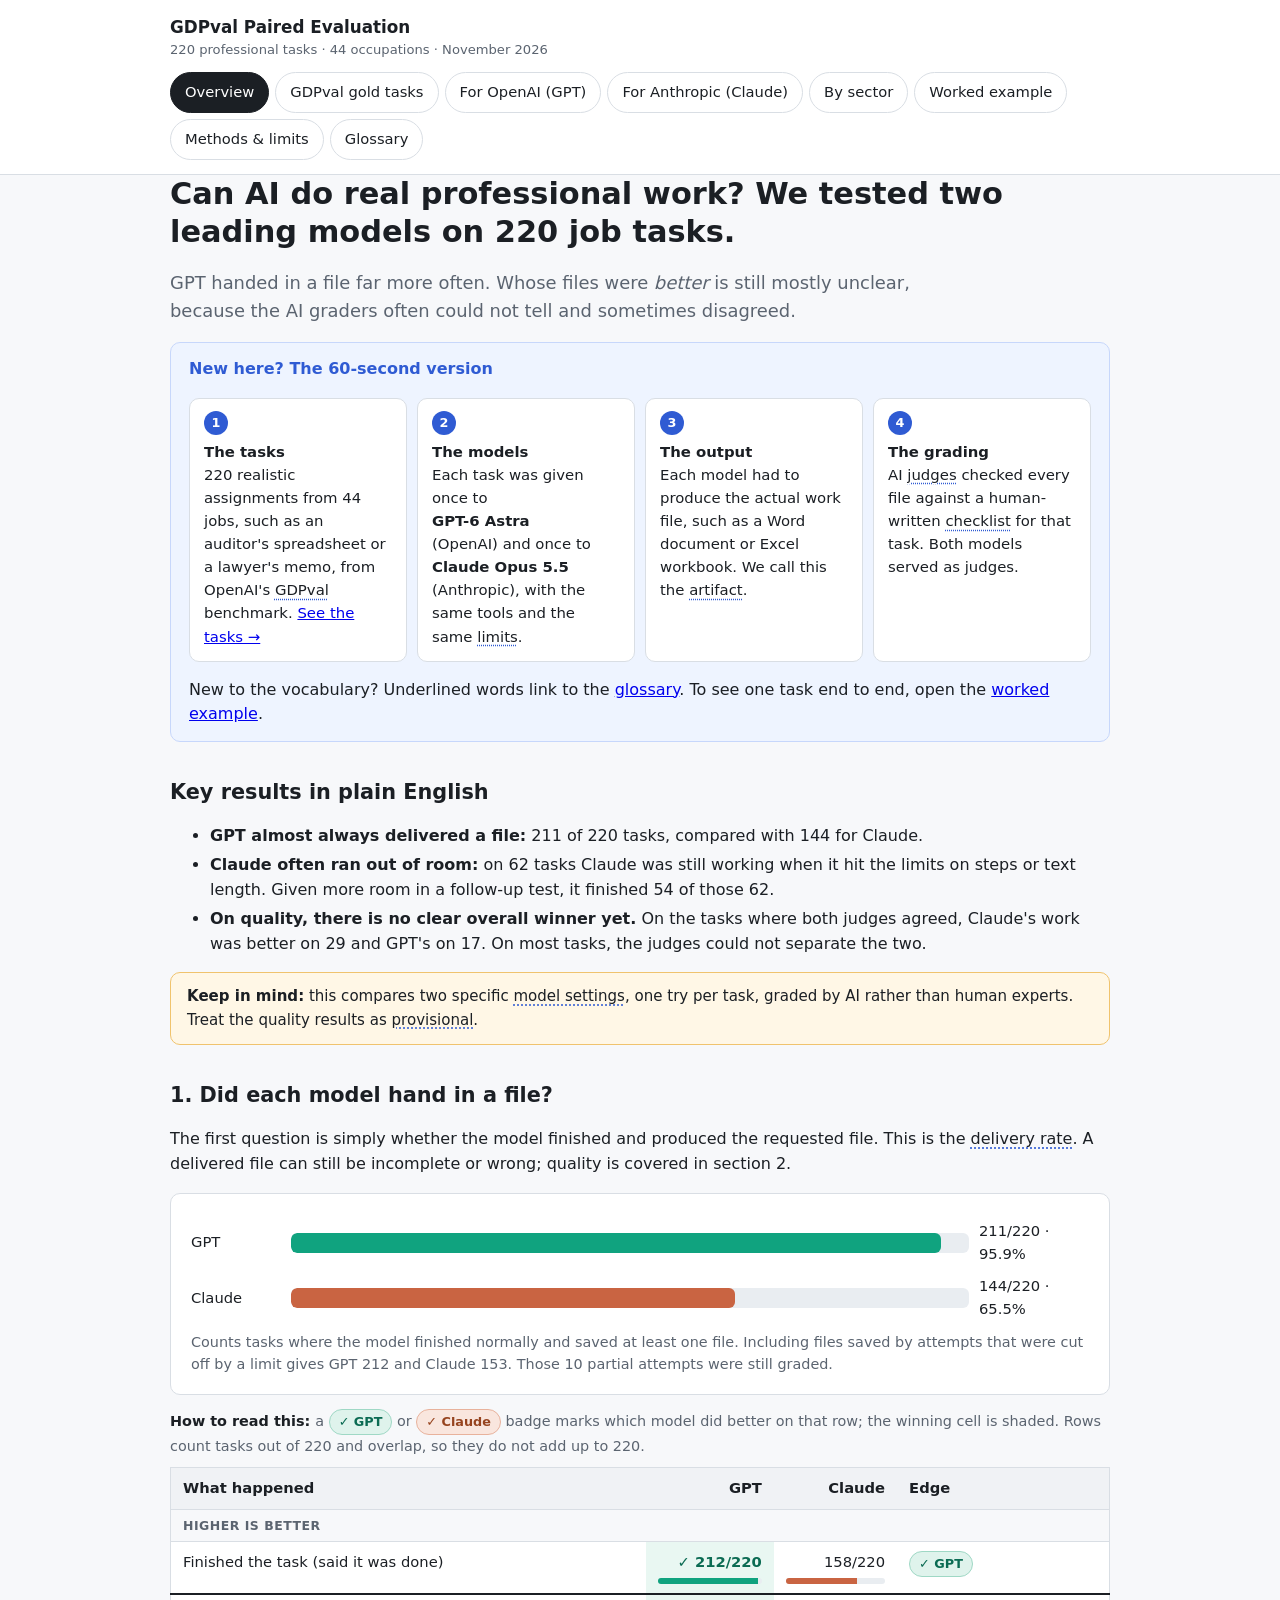
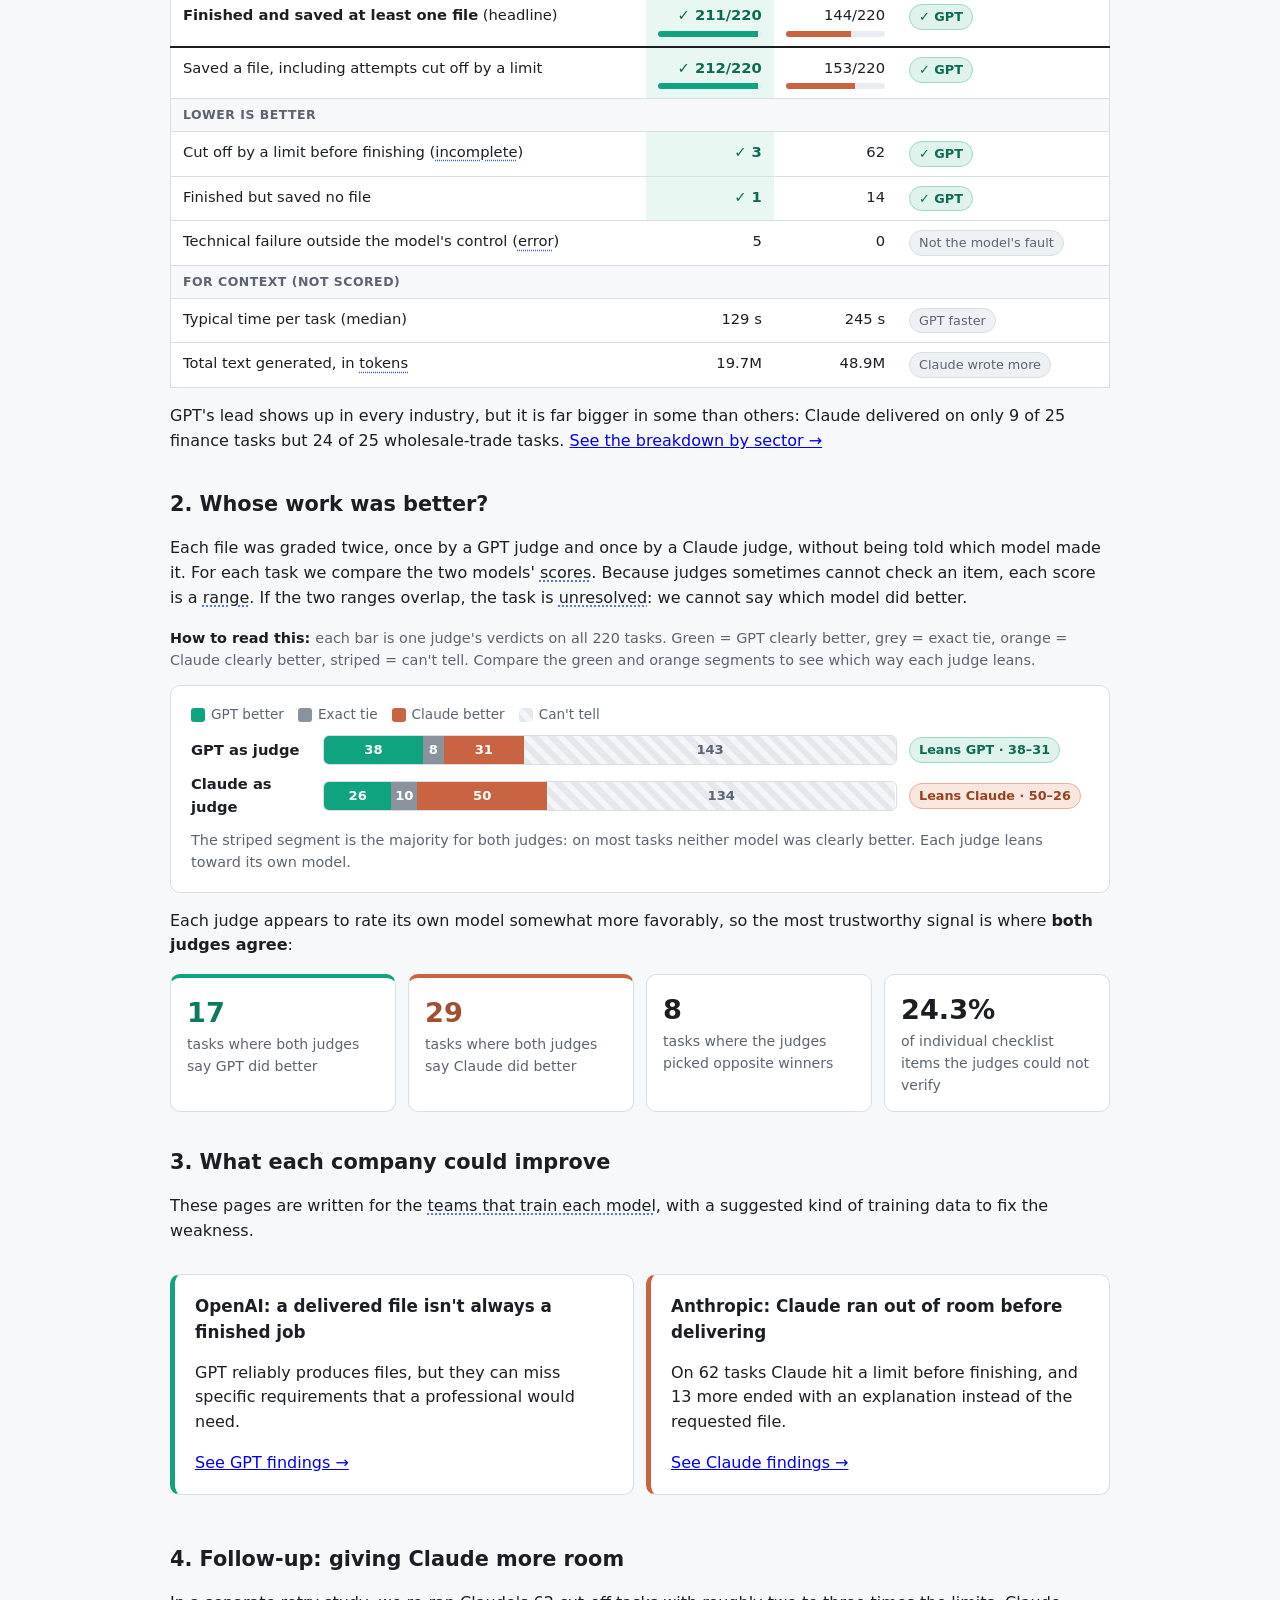
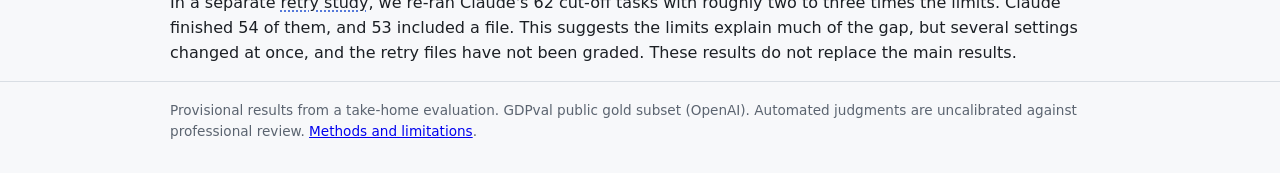
==== index.html @ b9098c64 "Make Overview results scannable: scorecard, stacked judge bars Co-authored-by: Copilot <223556219+Co" ====
<!doctype html>
<html lang="en">
<head>
  <meta charset="utf-8">
  <meta name="viewport" content="width=device-width, initial-scale=1">
  <title>GDPval Full Run: GPT-6 Astra vs. Claude Opus 5.5</title>
  <meta name="description" content="Paired evaluation of two model configurations on all 220 public GDPval gold tasks.">
  <link rel="stylesheet" href="styles.css">
</head>
<body>
<header class="site">
  <div class="wrap">
    <div class="brand">GDPval Paired Evaluation<small>220 professional tasks · 44 occupations · November 2026</small></div>
    <nav class="tabs" aria-label="Sections">
      <a href="index.html" aria-current="page">Overview</a>
      <a href="tasks.html">GDPval gold tasks</a>
      <a class="gpt" href="gpt.html">For OpenAI (GPT)</a>
      <a class="claude" href="claude.html">For Anthropic (Claude)</a>
      <a href="sectors.html">By sector</a>
      <a href="example.html">Worked example</a>
      <a href="methods.html">Methods &amp; limits</a>
      <a href="glossary.html">Glossary</a>
    </nav>
  </div>
</header>

<main class="wrap">
  <h1>Can AI do real professional work? We tested two leading models on 220 job tasks.</h1>
  <p class="lede">GPT handed in a file far more often. Whose files were <em>better</em> is still mostly unclear, because the AI graders often could not tell and sometimes disagreed.</p>

  <div class="plain">
    <strong>New here? The 60-second version</strong>
    <ol class="steps">
      <li><strong>The tasks</strong>220 realistic assignments from 44 jobs, such as an auditor's spreadsheet or a lawyer's memo, from OpenAI's <a class="term" href="glossary.html#gdpval">GDPval</a> benchmark. <a href="tasks.html">See the tasks →</a></li>
      <li><strong>The models</strong>Each task was given once to <strong>GPT-6 Astra</strong> (OpenAI) and once to <strong>Claude Opus 5.5</strong> (Anthropic), with the same tools and the same <a class="term" href="glossary.html#budget">limits</a>.</li>
      <li><strong>The output</strong>Each model had to produce the actual work file, such as a Word document or Excel workbook. We call this the <a class="term" href="glossary.html#artifact">artifact</a>.</li>
      <li><strong>The grading</strong>AI <a class="term" href="glossary.html#judge">judges</a> checked every file against a human-written <a class="term" href="glossary.html#rubric">checklist</a> for that task. Both models served as judges.</li>
    </ol>
    <p>New to the vocabulary? Underlined words link to the <a href="glossary.html">glossary</a>. To see one task end to end, open the <a href="example.html">worked example</a>.</p>
  </div>

  <h2>Key results in plain English</h2>
  <ul class="tight">
    <li><strong>GPT almost always delivered a file:</strong> 211 of 220 tasks, compared with 144 for Claude.</li>
    <li><strong>Claude often ran out of room:</strong> on 62 tasks Claude was still working when it hit the limits on steps or text length. Given more room in a follow-up test, it finished 54 of those 62.</li>
    <li><strong>On quality, there is no clear overall winner yet.</strong> On the tasks where both judges agreed, Claude's work was better on 29 and GPT's on 17. On most tasks, the judges could not separate the two.</li>
  </ul>

  <div class="callout"><strong>Keep in mind:</strong> this compares two specific <a class="term" href="glossary.html#configuration">model settings</a>, one try per task, graded by AI rather than human experts. Treat the quality results as <a class="term" href="glossary.html#provisional">provisional</a>.</div>

  <h2>1. Did each model hand in a file?</h2>
  <p>The first question is simply whether the model finished and produced the requested file. This is the <a class="term" href="glossary.html#delivery">delivery rate</a>. A delivered file can still be incomplete or wrong; quality is covered in section 2.</p>
  <div class="card">
    <div class="bars" role="img" aria-label="GPT 211 of 220 (95.9%); Claude 144 of 220 (65.5%)">
      <div class="bar-row"><span>GPT</span><div class="bar-track"><div class="bar-fill gpt" style="width:95.9%"></div></div><span>211/220 · 95.9%</span></div>
      <div class="bar-row"><span>Claude</span><div class="bar-track"><div class="bar-fill claude" style="width:65.5%"></div></div><span>144/220 · 65.5%</span></div>
    </div>
    <p style="margin:10px 0 0;color:var(--muted);font-size:.9rem">Counts tasks where the model finished normally and saved at least one file. Including files saved by attempts that were cut off by a limit gives GPT 212 and Claude 153. Those 10 partial attempts were still graded.</p>
  </div>

  <p class="howto">a <span class="badge gpt">✓ GPT</span> or <span class="badge claude">✓ Claude</span> badge marks which model did better on that row; the winning cell is shaded. Rows count tasks out of 220 and overlap, so they do not add up to 220.</p>
  <div class="table-wrap">
    <table class="scorecard">
      <thead><tr><th>What happened</th><th class="n">GPT</th><th class="n">Claude</th><th>Edge</th></tr></thead>
      <tbody>
        <tr class="group"><td colspan="4">Higher is better</td></tr>
        <tr><td>Finished the task (said it was done)</td><td class="n win gpt">212/220<div class="mini"><span class="gpt" style="width:96.4%"></span></div></td><td class="n">158/220<div class="mini"><span class="claude" style="width:71.8%"></span></div></td><td><span class="badge gpt">✓ GPT</span></td></tr>
        <tr class="headline"><td><strong>Finished and saved at least one file</strong> (headline)</td><td class="n win gpt">211/220<div class="mini"><span class="gpt" style="width:95.9%"></span></div></td><td class="n">144/220<div class="mini"><span class="claude" style="width:65.5%"></span></div></td><td><span class="badge gpt">✓ GPT</span></td></tr>
        <tr><td>Saved a file, including attempts cut off by a limit</td><td class="n win gpt">212/220<div class="mini"><span class="gpt" style="width:96.4%"></span></div></td><td class="n">153/220<div class="mini"><span class="claude" style="width:69.5%"></span></div></td><td><span class="badge gpt">✓ GPT</span></td></tr>
        <tr class="group"><td colspan="4">Lower is better</td></tr>
        <tr><td>Cut off by a limit before finishing (<a class="term" href="glossary.html#incomplete">incomplete</a>)</td><td class="n win gpt">3</td><td class="n">62</td><td><span class="badge gpt">✓ GPT</span></td></tr>
        <tr><td>Finished but saved no file</td><td class="n win gpt">1</td><td class="n">14</td><td><span class="badge gpt">✓ GPT</span></td></tr>
        <tr><td>Technical failure outside the model's control (<a class="term" href="glossary.html#error">error</a>)</td><td class="n">5</td><td class="n">0</td><td><span class="badge even">Not the model's fault</span></td></tr>
        <tr class="group"><td colspan="4">For context (not scored)</td></tr>
        <tr><td>Typical time per task (median)</td><td class="n">129 s</td><td class="n">245 s</td><td><span class="badge even">GPT faster</span></td></tr>
        <tr><td>Total text generated, in <a class="term" href="glossary.html#token">tokens</a></td><td class="n">19.7M</td><td class="n">48.9M</td><td><span class="badge even">Claude wrote more</span></td></tr>
      </tbody>
    </table>
  </div>
  <p>GPT's lead shows up in every industry, but it is far bigger in some than others: Claude delivered on only 9 of 25 finance tasks but 24 of 25 wholesale-trade tasks. <a href="sectors.html">See the breakdown by sector →</a></p>

  <h2>2. Whose work was better?</h2>
  <p>Each file was graded twice, once by a GPT judge and once by a Claude judge, without being told which model made it. For each task we compare the two models' <a class="term" href="glossary.html#score">scores</a>. Because judges sometimes cannot check an item, each score is a <a class="term" href="glossary.html#bounds">range</a>. If the two ranges overlap, the task is <a class="term" href="glossary.html#favored">unresolved</a>: we cannot say which model did better.</p>
  <p class="howto">each bar is one judge's verdicts on all 220 tasks. Green = GPT clearly better, grey = exact tie, orange = Claude clearly better, striped = can't tell. Compare the green and orange segments to see which way each judge leans.</p>
  <div class="card">
    <div class="legend"><span><i class="sw gpt"></i>GPT better</span><span><i class="sw tie"></i>Exact tie</span><span><i class="sw claude"></i>Claude better</span><span><i class="sw unk"></i>Can't tell</span></div>
    <div class="stack-row">
      <span class="who">GPT as judge</span>
      <div class="stack" role="img" aria-label="GPT as judge: GPT better 38, tie 8, Claude better 31, can't tell 143">
        <span class="seg gpt" style="width:17.3%">38</span><span class="seg tie" style="width:3.6%">8</span><span class="seg claude" style="width:14.1%">31</span><span class="seg unk" style="width:65%">143</span>
      </div>
      <span><span class="badge gpt">Leans GPT · 38–31</span></span>
    </div>
    <div class="stack-row">
      <span class="who">Claude as judge</span>
      <div class="stack" role="img" aria-label="Claude as judge: GPT better 26, tie 10, Claude better 50, can't tell 134">
        <span class="seg gpt" style="width:11.8%">26</span><span class="seg tie" style="width:4.5%">10</span><span class="seg claude" style="width:22.7%">50</span><span class="seg unk" style="width:60.9%">134</span>
      </div>
      <span><span class="badge claude">Leans Claude · 50–26</span></span>
    </div>
    <p style="margin:10px 0 0;color:var(--muted);font-size:.9rem">The striped segment is the majority for both judges: on most tasks neither model was clearly better. Each judge leans toward its own model.</p>
  </div>
  <p>Each judge appears to rate its own model somewhat more favorably, so the most trustworthy signal is where <strong>both judges agree</strong>:</p>

  <div class="grid" style="margin-top:12px">
    <div class="stat gpt"><div class="num">17</div><div class="label">tasks where both judges say GPT did better</div></div>
    <div class="stat claude"><div class="num">29</div><div class="label">tasks where both judges say Claude did better</div></div>
    <div class="stat"><div class="num">8</div><div class="label">tasks where the judges picked opposite winners</div></div>
    <div class="stat"><div class="num">24.3%</div><div class="label">of individual checklist items the judges could not verify</div></div>
  </div>

  <h2>3. What each company could improve</h2>
  <p>These pages are written for the <a class="term" href="glossary.html#trainers">teams that train each model</a>, with a suggested kind of training data to fix the weakness.</p>
  <div class="grid">
    <div class="card gpt">
      <h3 style="margin-top:0">OpenAI: a delivered file isn't always a finished job</h3>
      <p>GPT reliably produces files, but they can miss specific requirements that a professional would need.</p>
      <a href="gpt.html">See GPT findings →</a>
    </div>
    <div class="card claude">
      <h3 style="margin-top:0">Anthropic: Claude ran out of room before delivering</h3>
      <p>On 62 tasks Claude hit a limit before finishing, and 13 more ended with an explanation instead of the requested file.</p>
      <a href="claude.html">See Claude findings →</a>
    </div>
  </div>

  <h2>4. Follow-up: giving Claude more room</h2>
  <p>In a separate <a class="term" href="glossary.html#retry">retry study</a>, we re-ran Claude's 62 cut-off tasks with roughly two to three times the limits. Claude finished 54 of them, and 53 included a file. This suggests the limits explain much of the gap, but several settings changed at once, and the retry files have not been graded. These results do not replace the main results.</p>
</main>

<footer class="site"><div class="wrap">Provisional results from a take-home evaluation. GDPval public gold subset (OpenAI). Automated judgments are uncalibrated against professional review. <a href="methods.html">Methods and limitations</a>.</div></footer>
</body>
</html>
---- styles.css ----
:root {
  --ink: #1b1f24;
  --muted: #5b6470;
  --line: #d9dee4;
  --bg: #f7f8fa;
  --card: #ffffff;
  --accent: #2f5bd3;
  --gpt: #10a37f;
  --claude: #c96442;
  --warn-bg: #fff7e6;
  --warn-line: #f0c36d;
  --radius: 10px;
}

* { box-sizing: border-box; }

body {
  margin: 0;
  font-family: system-ui, -apple-system, "Segoe UI", Roboto, sans-serif;
  color: var(--ink);
  background: var(--bg);
  line-height: 1.55;
}

header.site {
  background: var(--card);
  border-bottom: 1px solid var(--line);
}

.wrap {
  max-width: 980px;
  margin: 0 auto;
  padding: 0 20px;
}

header.site .wrap {
  display: flex;
  flex-wrap: wrap;
  align-items: center;
  justify-content: space-between;
  gap: 12px;
  padding-top: 14px;
  padding-bottom: 14px;
}

.brand { font-weight: 700; font-size: 1.05rem; }
.brand small { display: block; font-weight: 400; color: var(--muted); font-size: 0.82rem; }

nav.tabs { display: flex; flex-wrap: wrap; gap: 6px; }

nav.tabs a {
  padding: 8px 14px;
  border-radius: 999px;
  color: var(--ink);
  text-decoration: none;
  border: 1px solid var(--line);
  font-size: 0.92rem;
}

nav.tabs a:hover { border-color: var(--accent); }
nav.tabs a[aria-current="page"] { background: var(--ink); color: #fff; border-color: var(--ink); }
nav.tabs a.gpt[aria-current="page"] { background: var(--gpt); border-color: var(--gpt); }
nav.tabs a.claude[aria-current="page"] { background: var(--claude); border-color: var(--claude); }

main { padding: 28px 0 48px; }

h1 { font-size: 1.9rem; line-height: 1.25; margin: 0 0 10px; }
h2 { font-size: 1.3rem; margin: 34px 0 12px; }
h3 { font-size: 1.05rem; margin: 20px 0 8px; }

.lede { font-size: 1.12rem; color: var(--muted); max-width: 760px; }

.card {
  background: var(--card);
  border: 1px solid var(--line);
  border-radius: var(--radius);
  padding: 18px 20px;
  margin: 14px 0;
}

.card.gpt { border-left: 5px solid var(--gpt); }
.card.claude { border-left: 5px solid var(--claude); }

.callout {
  background: var(--warn-bg);
  border: 1px solid var(--warn-line);
  border-radius: var(--radius);
  padding: 12px 16px;
  margin: 14px 0;
  font-size: 0.94rem;
}

.grid {
  display: grid;
  grid-template-columns: repeat(auto-fit, minmax(210px, 1fr));
  gap: 12px;
}

.stat { background: var(--card); border: 1px solid var(--line); border-radius: var(--radius); padding: 14px 16px; }
.stat .num { font-size: 1.7rem; font-weight: 700; }
.stat .label { color: var(--muted); font-size: 0.88rem; }

.bars { display: grid; gap: 10px; margin: 8px 0; }
.bar-row { display: grid; grid-template-columns: 90px 1fr 110px; align-items: center; gap: 10px; font-size: 0.92rem; }
.bar-track { background: #e9edf1; border-radius: 6px; height: 20px; overflow: hidden; }
.bar-fill { height: 100%; border-radius: 6px; }
.bar-fill.gpt { background: var(--gpt); }
.bar-fill.claude { background: var(--claude); }

.table-wrap { overflow-x: auto; }

table {
  width: 100%;
  border-collapse: collapse;
  background: var(--card);
  border: 1px solid var(--line);
  border-radius: var(--radius);
  font-size: 0.92rem;
}

th, td { padding: 9px 12px; border-bottom: 1px solid var(--line); text-align: left; vertical-align: top; }
th { background: #f0f2f5; font-weight: 600; }
td.n, th.n { text-align: right; white-space: nowrap; }
tr:last-child td { border-bottom: none; }

blockquote {
  margin: 12px 0;
  padding: 10px 16px;
  border-left: 4px solid var(--accent);
  background: var(--card);
  font-style: italic;
}

ul.tight li { margin: 4px 0; }
code { background: #eef1f4; padding: 1px 5px; border-radius: 4px; font-size: 0.88em; }

.muted { color: var(--muted); font-size: 0.9rem; }
blockquote.prompt { font-style: normal; font-size: 0.95rem; }
.pair { display: grid; grid-template-columns: 1fr 1fr; gap: 14px; }
.pair .card h3 { margin-top: 0; }
.excerpt p:not(.muted) { font-size: 0.93rem; }
ol.outline { margin: 0; padding-left: 22px; font-size: 0.9rem; }
ol.outline li { margin: 2px 0; }
a.download { font-weight: 600; }
mark { background: #fff1a8; padding: 0 2px; }
table.evidence td:first-child { width: 30%; font-weight: 500; }
table.evidence td { font-size: 0.88rem; }
table.matrix td, table.matrix th { font-size: 0.85rem; padding: 6px 8px; }
table.matrix th.gpt-h { border-bottom: 3px solid var(--gpt); text-align: center; }
table.matrix th.claude-h { border-bottom: 3px solid var(--claude); text-align: center; }
td.v { text-align: center; font-weight: 700; }
.v-pass { color: #1a7f37; }
.v-fail { color: #c62828; background: #fdecec; }
.v-unv { color: var(--muted); }
details { margin: 18px 0; }
summary { cursor: pointer; font-weight: 600; padding: 8px 0; }

.plain {
  background: #eef4ff;
  border: 1px solid #c7d7fb;
  border-radius: var(--radius);
  padding: 14px 18px;
  margin: 16px 0;
}
.plain > strong:first-child { display: block; margin-bottom: 4px; color: var(--accent); }
.plain p:last-child, .plain ul:last-child { margin-bottom: 0; }
.howto { color: var(--muted); font-size: 0.9rem; margin: 6px 0 10px; }
.howto::before { content: "How to read this: "; font-weight: 600; color: var(--ink); }
a.term { color: inherit; text-decoration: underline dotted var(--accent); text-underline-offset: 3px; }
a.term:hover { color: var(--accent); }
ol.steps { list-style: none; counter-reset: step; padding: 0; display: grid; gap: 10px; grid-template-columns: repeat(auto-fit, minmax(200px, 1fr)); }
ol.steps li { counter-increment: step; background: var(--card); border: 1px solid var(--line); border-radius: var(--radius); padding: 12px 14px; font-size: 0.93rem; }
ol.steps li::before { content: counter(step); display: inline-grid; place-items: center; width: 24px; height: 24px; border-radius: 50%; background: var(--accent); color: #fff; font-weight: 700; font-size: 0.8rem; margin-bottom: 6px; }
ol.steps li strong { display: block; }
dl.glossary { margin: 0; }
dl.glossary dt { font-weight: 700; margin-top: 16px; scroll-margin-top: 16px; }
dl.glossary dt:target { background: #fff1a8; }
dl.glossary dd { margin: 4px 0 0; }
dl.glossary dd .eg { color: var(--muted); font-size: 0.9rem; }

footer.site {
  border-top: 1px solid var(--line);
  color: var(--muted);
  font-size: 0.85rem;
  padding: 18px 0 30px;
}

@media (max-width: 560px) {
  h1 { font-size: 1.5rem; }
  .bar-row { grid-template-columns: 70px 1fr 90px; }
}

@media (max-width: 760px) {
  .pair { grid-template-columns: 1fr; }
}

figure.card { margin: 12px 0; padding: 10px; }

/* Scannable results */
.stat.gpt { border-top: 4px solid var(--gpt); } .stat.gpt .num { color: #0b7a5f; }
.stat.claude { border-top: 4px solid var(--claude); } .stat.claude .num { color: #a24e30; }
.badge { display: inline-block; padding: 2px 9px; border-radius: 999px; font-size: 0.8rem; font-weight: 600; white-space: nowrap; }
.badge.gpt { background: #dff3ec; color: #0b6b53; border: 1px solid #9fd8c5; }
.badge.claude { background: #f9e6de; color: #96441f; border: 1px solid #e8b29c; }
.badge.even { background: #eef1f4; color: var(--muted); border: 1px solid var(--line); font-weight: 500; }
table.scorecard td.win.gpt { background: #e9f7f2; color: #0b6b53; font-weight: 700; }
table.scorecard td.win.claude { background: #fbefe9; color: #96441f; font-weight: 700; }
table.scorecard td.win::before { content: "\2713\00a0"; }
table.scorecard tr.group td { background: #f7f8fa; color: var(--muted); font-size: 0.78rem; font-weight: 600; text-transform: uppercase; letter-spacing: .04em; padding: 6px 12px; }
table.scorecard tr.headline td { border-top: 2px solid var(--ink); border-bottom: 2px solid var(--ink); }
.mini { height: 6px; background: #e9edf1; border-radius: 3px; margin-top: 4px; min-width: 80px; overflow: hidden; }
.mini span { display: block; height: 100%; }
.mini .gpt { background: var(--gpt); } .mini .claude { background: var(--claude); }
.legend { display: flex; flex-wrap: wrap; gap: 14px; font-size: 0.85rem; color: var(--muted); margin-bottom: 10px; }
.legend span { display: inline-flex; align-items: center; gap: 6px; }
.sw { display: inline-block; width: 14px; height: 14px; border-radius: 3px; }
.sw.gpt, .seg.gpt { background: var(--gpt); }
.sw.claude, .seg.claude { background: var(--claude); }
.sw.tie, .seg.tie { background: #8a939d; }
.sw.unk, .seg.unk { background: repeating-linear-gradient(45deg, #e4e8ec 0 6px, #f3f5f7 6px 12px); }
.stack-row { display: grid; grid-template-columns: 120px 1fr 180px; gap: 12px; align-items: center; margin: 8px 0; }
.stack-row .who { font-weight: 600; font-size: 0.92rem; }
.stack { display: flex; height: 30px; border-radius: 6px; overflow: hidden; border: 1px solid var(--line); }
.seg { display: flex; align-items: center; justify-content: center; color: #fff; font-size: 0.82rem; font-weight: 700; min-width: 0; }
.seg.unk { color: var(--muted); }
@media (max-width: 760px) { .stack-row { grid-template-columns: 1fr; gap: 4px; } }
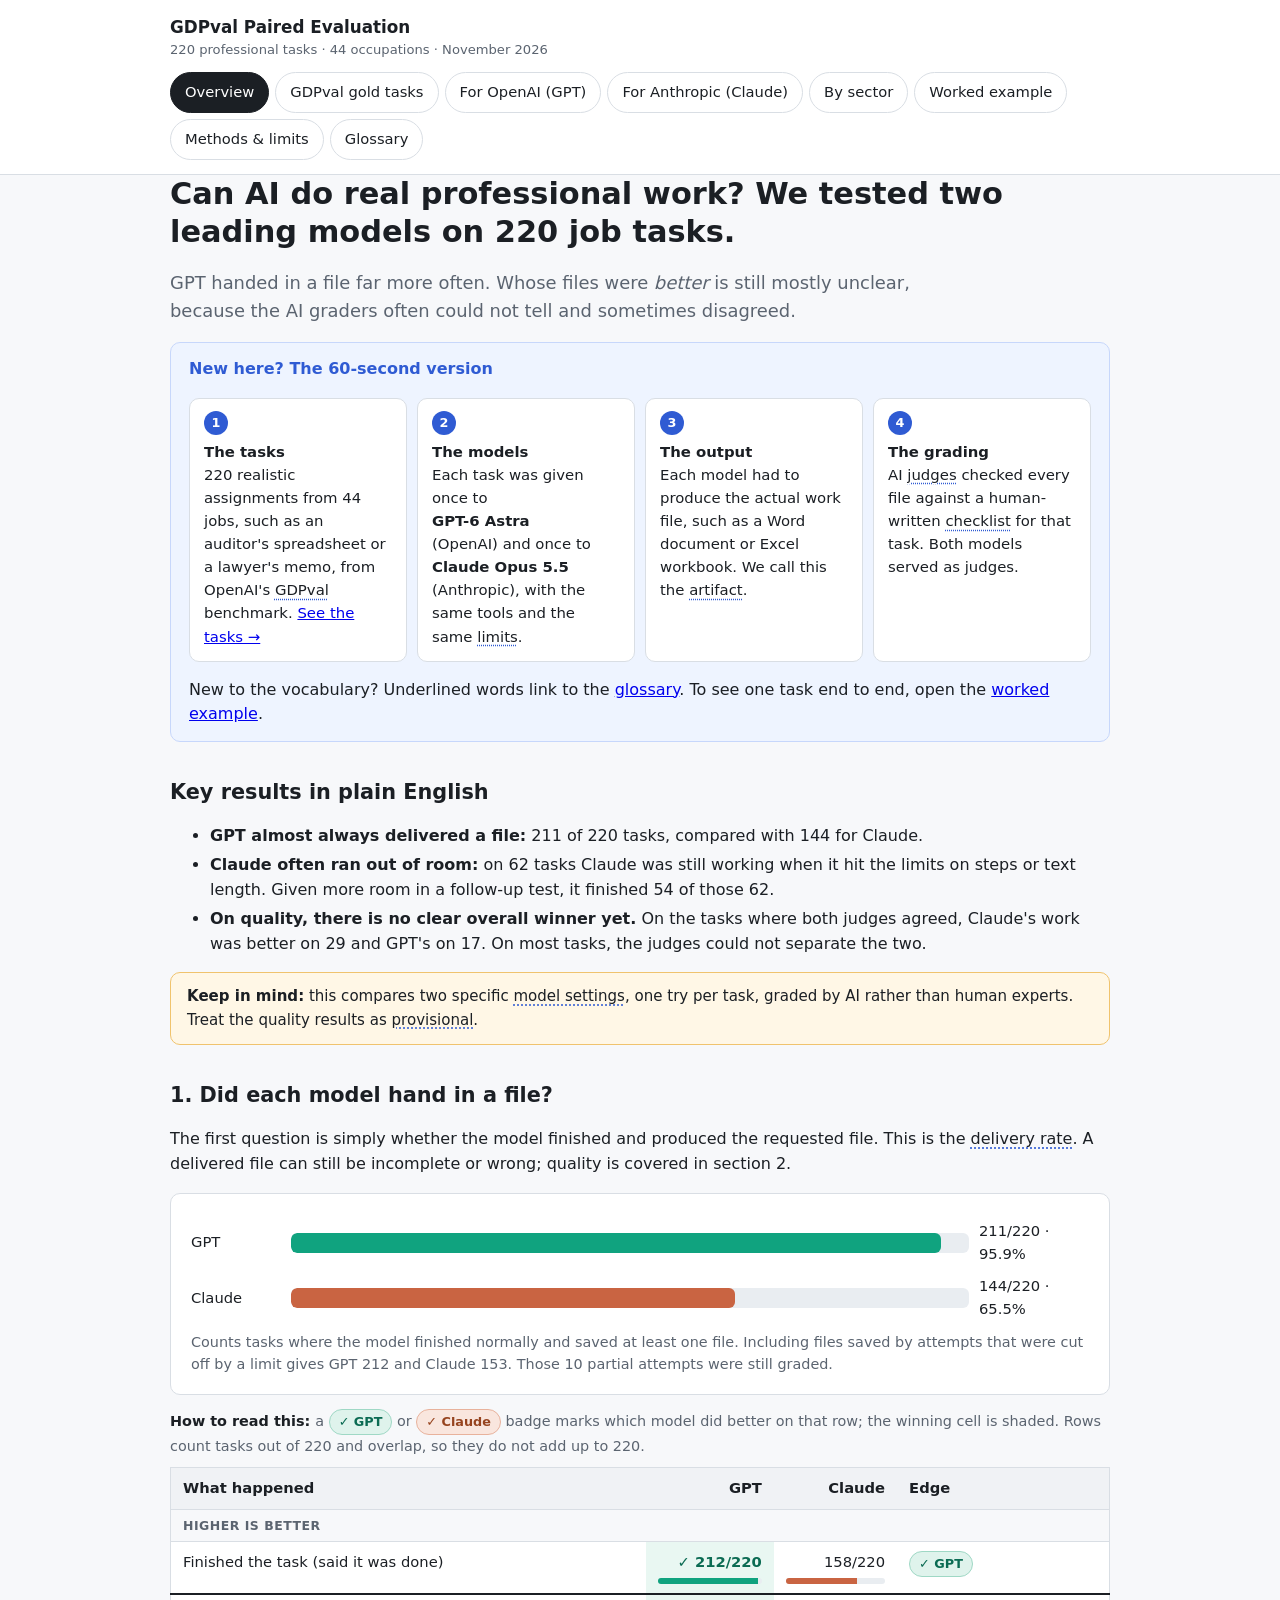
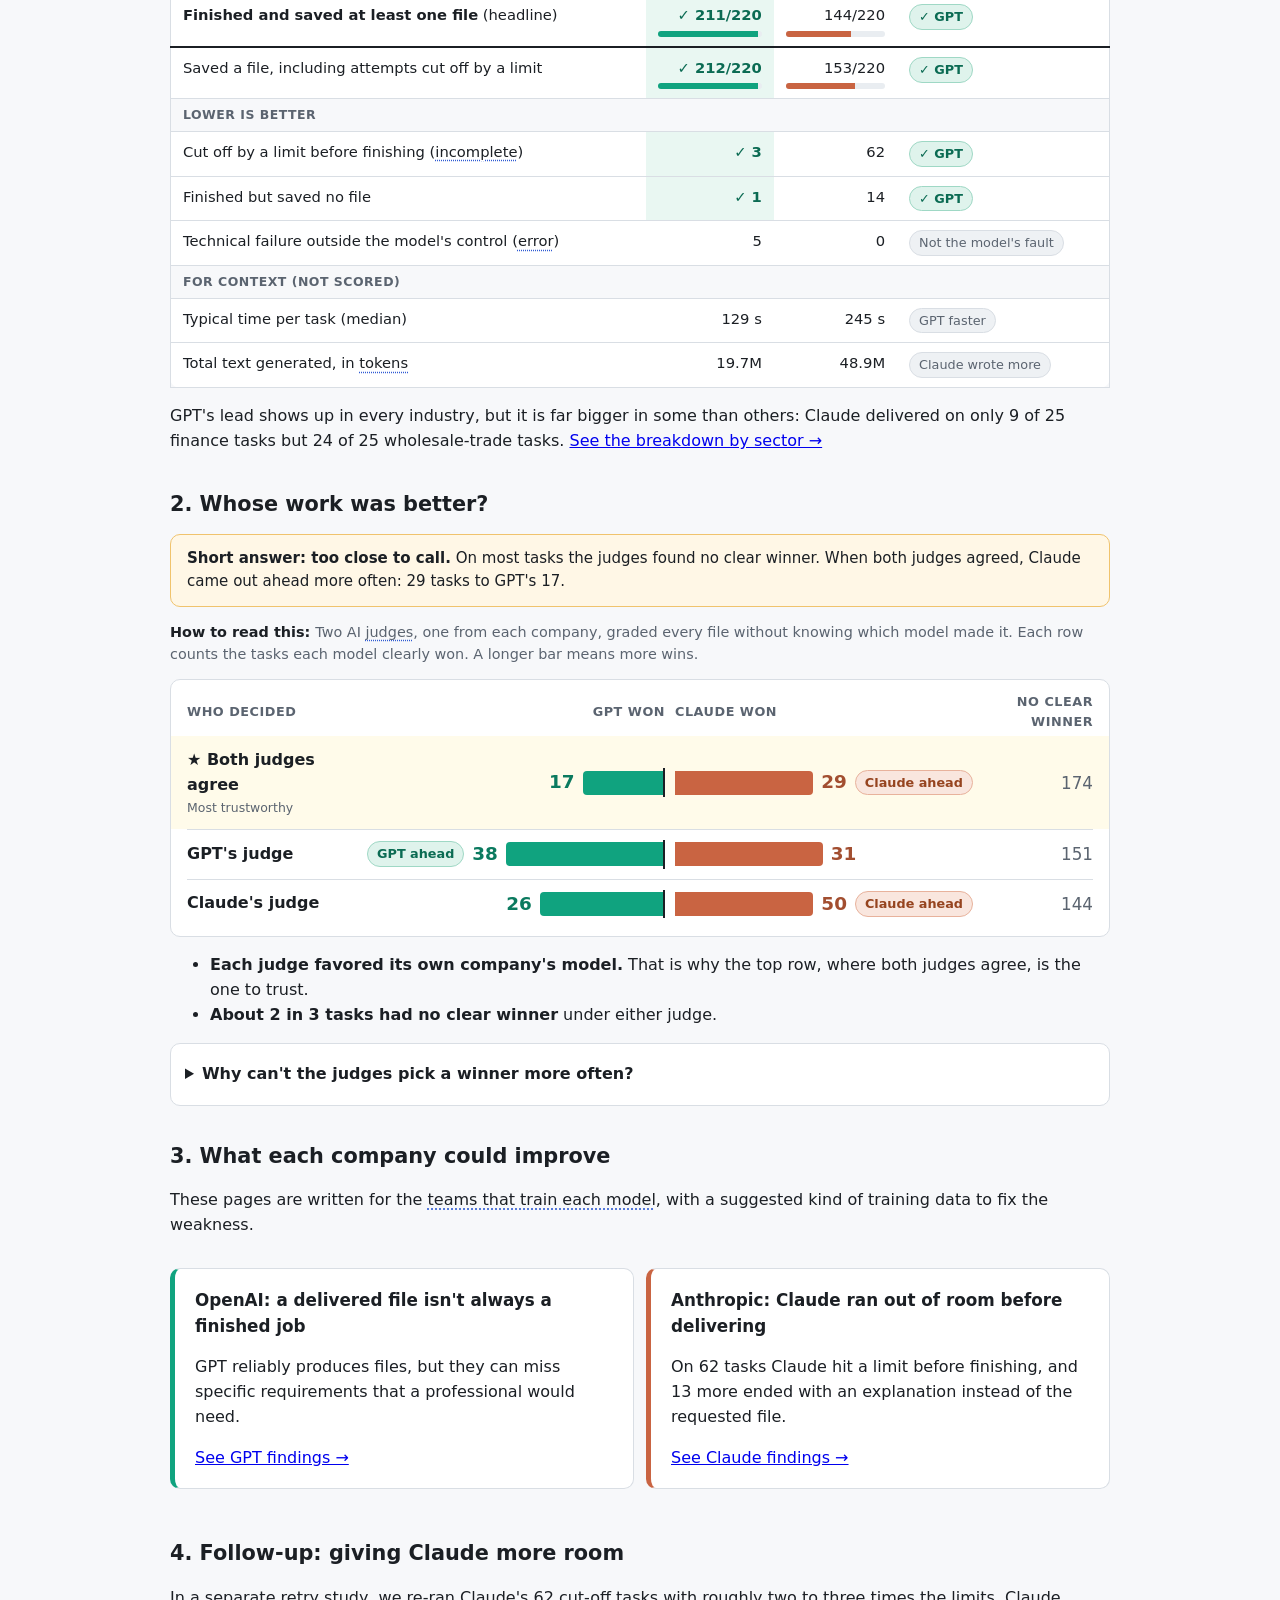
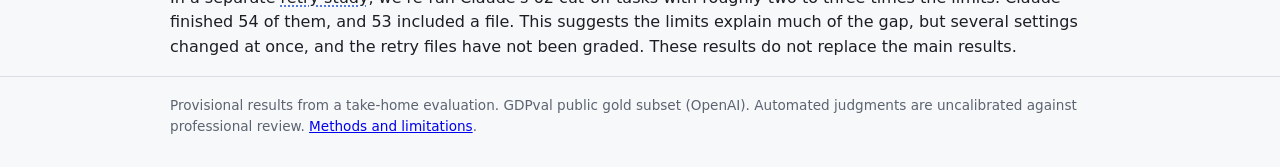
==== commit 442b2298: "Simplify judge results into head-to-head chart Co-authored-by: Copilot <223556219+Copilot@users.nore" ====
--- a/index.html
+++ b/index.html
@@ -80,35 +80,26 @@
   <p>GPT's lead shows up in every industry, but it is far bigger in some than others: Claude delivered on only 9 of 25 finance tasks but 24 of 25 wholesale-trade tasks. <a href="sectors.html">See the breakdown by sector →</a></p>
 
   <h2>2. Whose work was better?</h2>
-  <p>Each file was graded twice, once by a GPT judge and once by a Claude judge, without being told which model made it. For each task we compare the two models' <a class="term" href="glossary.html#score">scores</a>. Because judges sometimes cannot check an item, each score is a <a class="term" href="glossary.html#bounds">range</a>. If the two ranges overlap, the task is <a class="term" href="glossary.html#favored">unresolved</a>: we cannot say which model did better.</p>
-  <p class="howto">each bar is one judge's verdicts on all 220 tasks. Green = GPT clearly better, grey = exact tie, orange = Claude clearly better, striped = can't tell. Compare the green and orange segments to see which way each judge leans.</p>
-  <div class="card">
-    <div class="legend"><span><i class="sw gpt"></i>GPT better</span><span><i class="sw tie"></i>Exact tie</span><span><i class="sw claude"></i>Claude better</span><span><i class="sw unk"></i>Can't tell</span></div>
-    <div class="stack-row">
-      <span class="who">GPT as judge</span>
-      <div class="stack" role="img" aria-label="GPT as judge: GPT better 38, tie 8, Claude better 31, can't tell 143">
-        <span class="seg gpt" style="width:17.3%">38</span><span class="seg tie" style="width:3.6%">8</span><span class="seg claude" style="width:14.1%">31</span><span class="seg unk" style="width:65%">143</span>
-      </div>
-      <span><span class="badge gpt">Leans GPT · 38–31</span></span>
-    </div>
-    <div class="stack-row">
-      <span class="who">Claude as judge</span>
-      <div class="stack" role="img" aria-label="Claude as judge: GPT better 26, tie 10, Claude better 50, can't tell 134">
-        <span class="seg gpt" style="width:11.8%">26</span><span class="seg tie" style="width:4.5%">10</span><span class="seg claude" style="width:22.7%">50</span><span class="seg unk" style="width:60.9%">134</span>
-      </div>
-      <span><span class="badge claude">Leans Claude · 50–26</span></span>
-    </div>
-    <p style="margin:10px 0 0;color:var(--muted);font-size:.9rem">The striped segment is the majority for both judges: on most tasks neither model was clearly better. Each judge leans toward its own model.</p>
-  </div>
-  <p>Each judge appears to rate its own model somewhat more favorably, so the most trustworthy signal is where <strong>both judges agree</strong>:</p>
+  <div class="callout"><strong>Short answer: too close to call.</strong> On most tasks the judges found no clear winner. When both judges agreed, Claude came out ahead more often: 29 tasks to GPT's 17.</div>
 
-  <div class="grid" style="margin-top:12px">
-    <div class="stat gpt"><div class="num">17</div><div class="label">tasks where both judges say GPT did better</div></div>
-    <div class="stat claude"><div class="num">29</div><div class="label">tasks where both judges say Claude did better</div></div>
-    <div class="stat"><div class="num">8</div><div class="label">tasks where the judges picked opposite winners</div></div>
-    <div class="stat"><div class="num">24.3%</div><div class="label">of individual checklist items the judges could not verify</div></div>
+  <p class="howto">Two AI <a class="term" href="glossary.html#judge">judges</a>, one from each company, graded every file without knowing which model made it. Each row counts the tasks each model clearly won. A longer bar means more wins.</p>
+  <div class="card h2h" role="table" aria-label="Tasks won by each model, by judge">
+    <div class="h2h-row h2h-head" role="row"><span role="columnheader">Who decided</span><span class="r" role="columnheader">GPT won</span><span role="columnheader">Claude won</span><span class="r" role="columnheader">No clear winner</span></div>
+    <div class="h2h-row key" role="row"><span class="who" role="cell">&#9733; Both judges agree<small>Most trustworthy</small></span><span class="side gpt" role="cell"><b>17</b><i style="width:27.2%"></i></span><span class="side claude" role="cell"><i style="width:46.4%"></i><b>29</b><span class="badge claude">Claude ahead</span></span><span class="none" role="cell">174</span></div>
+    <div class="h2h-row" role="row"><span class="who" role="cell">GPT's judge</span><span class="side gpt" role="cell"><span class="badge gpt">GPT ahead</span><b>38</b><i style="width:60.8%"></i></span><span class="side claude" role="cell"><i style="width:49.6%"></i><b>31</b></span><span class="none" role="cell">151</span></div>
+    <div class="h2h-row" role="row"><span class="who" role="cell">Claude's judge</span><span class="side gpt" role="cell"><b>26</b><i style="width:41.6%"></i></span><span class="side claude" role="cell"><i style="width:80%"></i><b>50</b><span class="badge claude">Claude ahead</span></span><span class="none" role="cell">144</span></div>
   </div>
 
+  <ul>
+    <li><strong>Each judge favored its own company's model.</strong> That is why the top row, where both judges agree, is the one to trust.</li>
+    <li><strong>About 2 in 3 tasks had no clear winner</strong> under either judge.</li>
+  </ul>
+
+  <details class="explain">
+    <summary>Why can't the judges pick a winner more often?</summary>
+    <p>Judges score each file against a <a class="term" href="glossary.html#rubric">checklist</a>. Sometimes a judge cannot check an item (for example, it can't open a chart), so each <a class="term" href="glossary.html#score">score</a> is a <a class="term" href="glossary.html#bounds">range</a> rather than one number. If the two models' ranges overlap, the task is <a class="term" href="glossary.html#favored">unresolved</a>. Across all files, judges could not verify 24.3% of checklist items.</p>
+    <p>"No clear winner" combines unresolved tasks with exact ties (GPT's judge: 143 + 8; Claude's judge: 134 + 10). In the top row it covers every task where the judges did not both pick the same winner, including 8 tasks where they picked opposite winners.</p>
+  </details>
   <h2>3. What each company could improve</h2>
   <p>These pages are written for the <a class="term" href="glossary.html#trainers">teams that train each model</a>, with a suggested kind of training data to fix the weakness.</p>
   <div class="grid">
--- a/styles.css
+++ b/styles.css
@@ -224,3 +224,23 @@
 .seg { display: flex; align-items: center; justify-content: center; color: #fff; font-size: 0.82rem; font-weight: 700; min-width: 0; }
 .seg.unk { color: var(--muted); }
 @media (max-width: 760px) { .stack-row { grid-template-columns: 1fr; gap: 4px; } }
+
+/* Head-to-head judge chart */
+.h2h { padding: 8px 16px; }
+.h2h-row { display: grid; grid-template-columns: 170px 1fr 1fr 110px; gap: 0 10px; align-items: center; padding: 10px 0; border-top: 1px solid var(--line); }
+.h2h-row.h2h-head { border-top: 0; padding: 4px 0; font-size: 0.8rem; font-weight: 600; color: var(--muted); text-transform: uppercase; letter-spacing: .04em; }
+.h2h-row .r { text-align: right; }
+.h2h-row.key { background: #fffbea; margin: 0 -16px; padding: 12px 16px; border-top: 0; }
+.h2h .who { font-weight: 600; }
+.h2h .who small { display: block; font-weight: 500; color: var(--muted); font-size: 0.78rem; }
+.h2h .side { display: flex; align-items: center; gap: 8px; }
+.h2h .side.gpt { justify-content: flex-end; border-right: 2px solid var(--ink); padding-right: 0; }
+.h2h .side i { display: block; height: 24px; }
+.h2h .side.gpt i { background: var(--gpt); border-radius: 4px 0 0 4px; }
+.h2h .side.claude i { background: var(--claude); border-radius: 0 4px 4px 0; }
+.h2h .side b { font-size: 1.15rem; }
+.h2h .side.gpt b { color: #0b7a5f; } .h2h .side.claude b { color: #a24e30; }
+.h2h .none { text-align: right; color: var(--muted); font-size: 1.05rem; }
+details.explain { background: var(--card); border: 1px solid var(--line); border-radius: var(--radius); padding: 10px 14px; margin: 12px 0; }
+details.explain summary { cursor: pointer; font-weight: 600; }
+@media (max-width: 760px) { .h2h-row { grid-template-columns: 1fr 1fr; gap: 6px 10px; } .h2h-row .who, .h2h-row .none { grid-column: 1 / -1; text-align: left; } .h2h-row.h2h-head { display: none; } .h2h .none::after { content: " no clear winner"; font-size: .85rem; } }
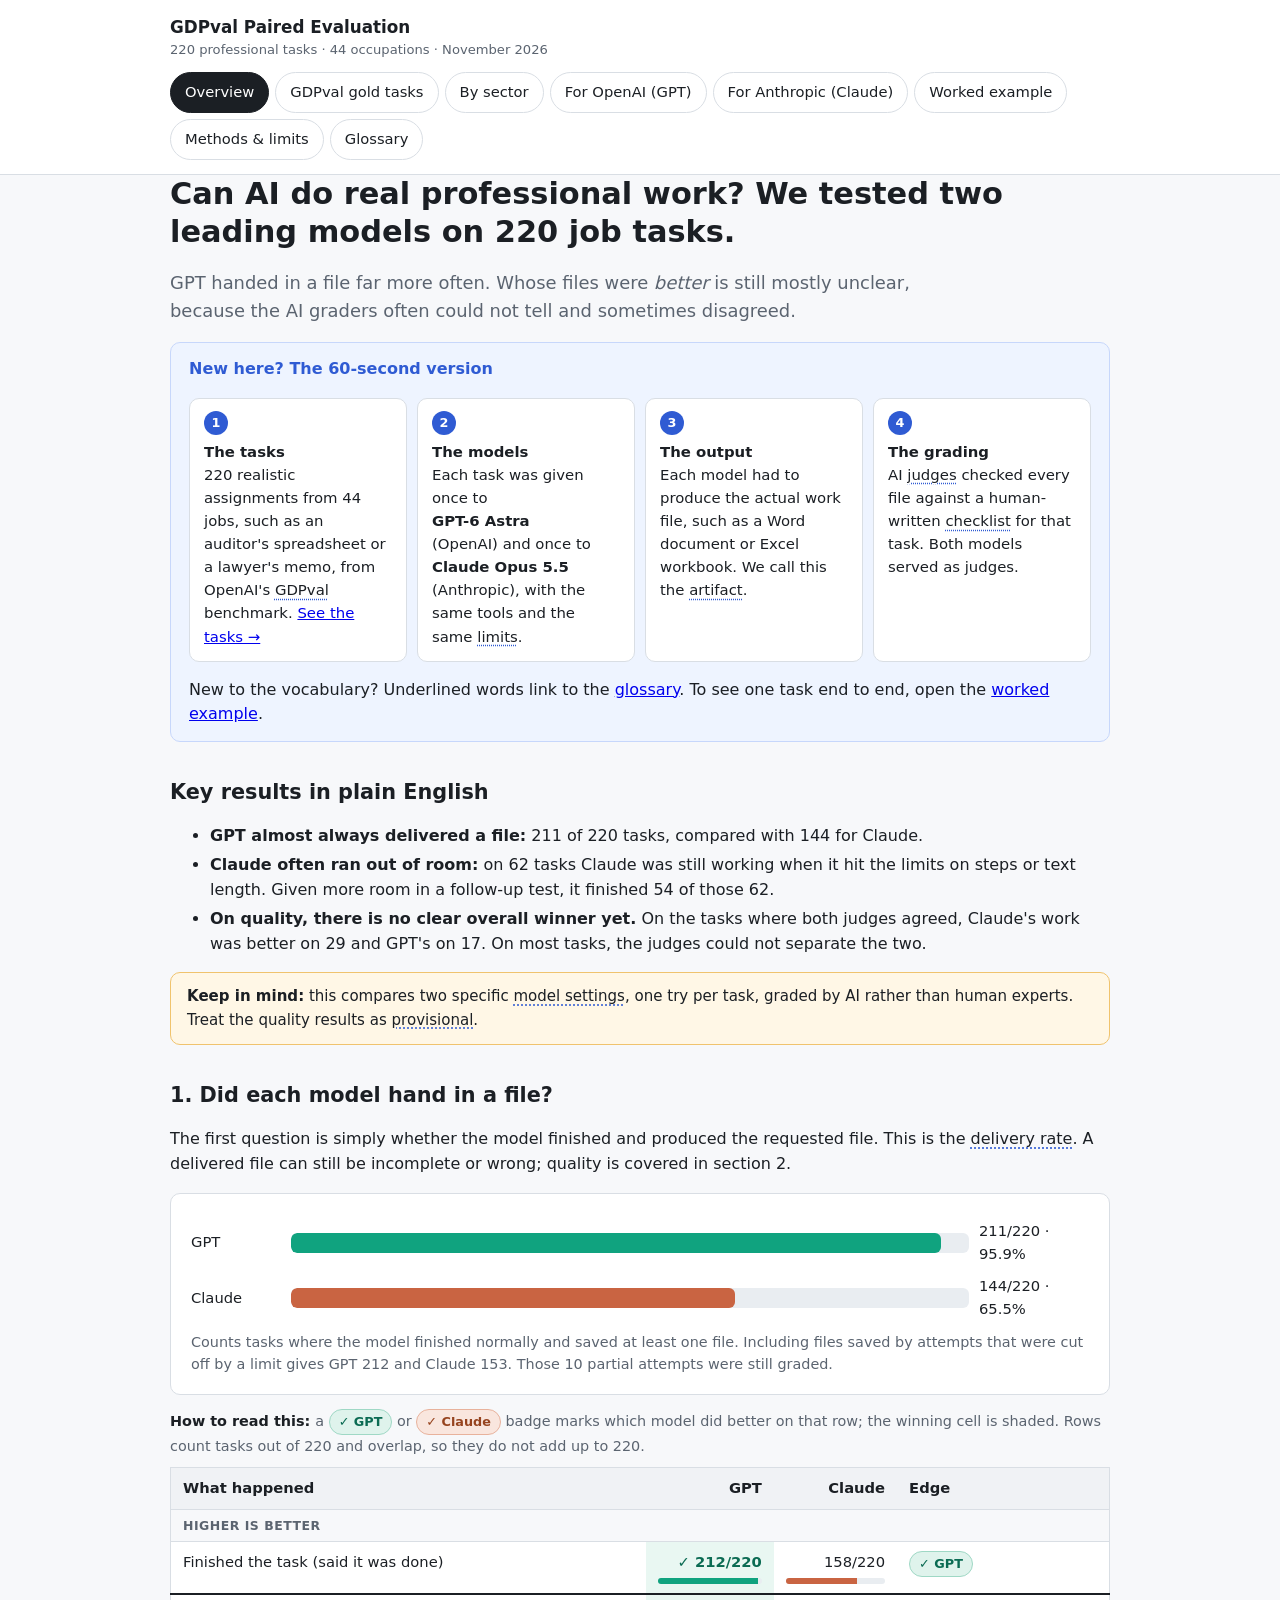
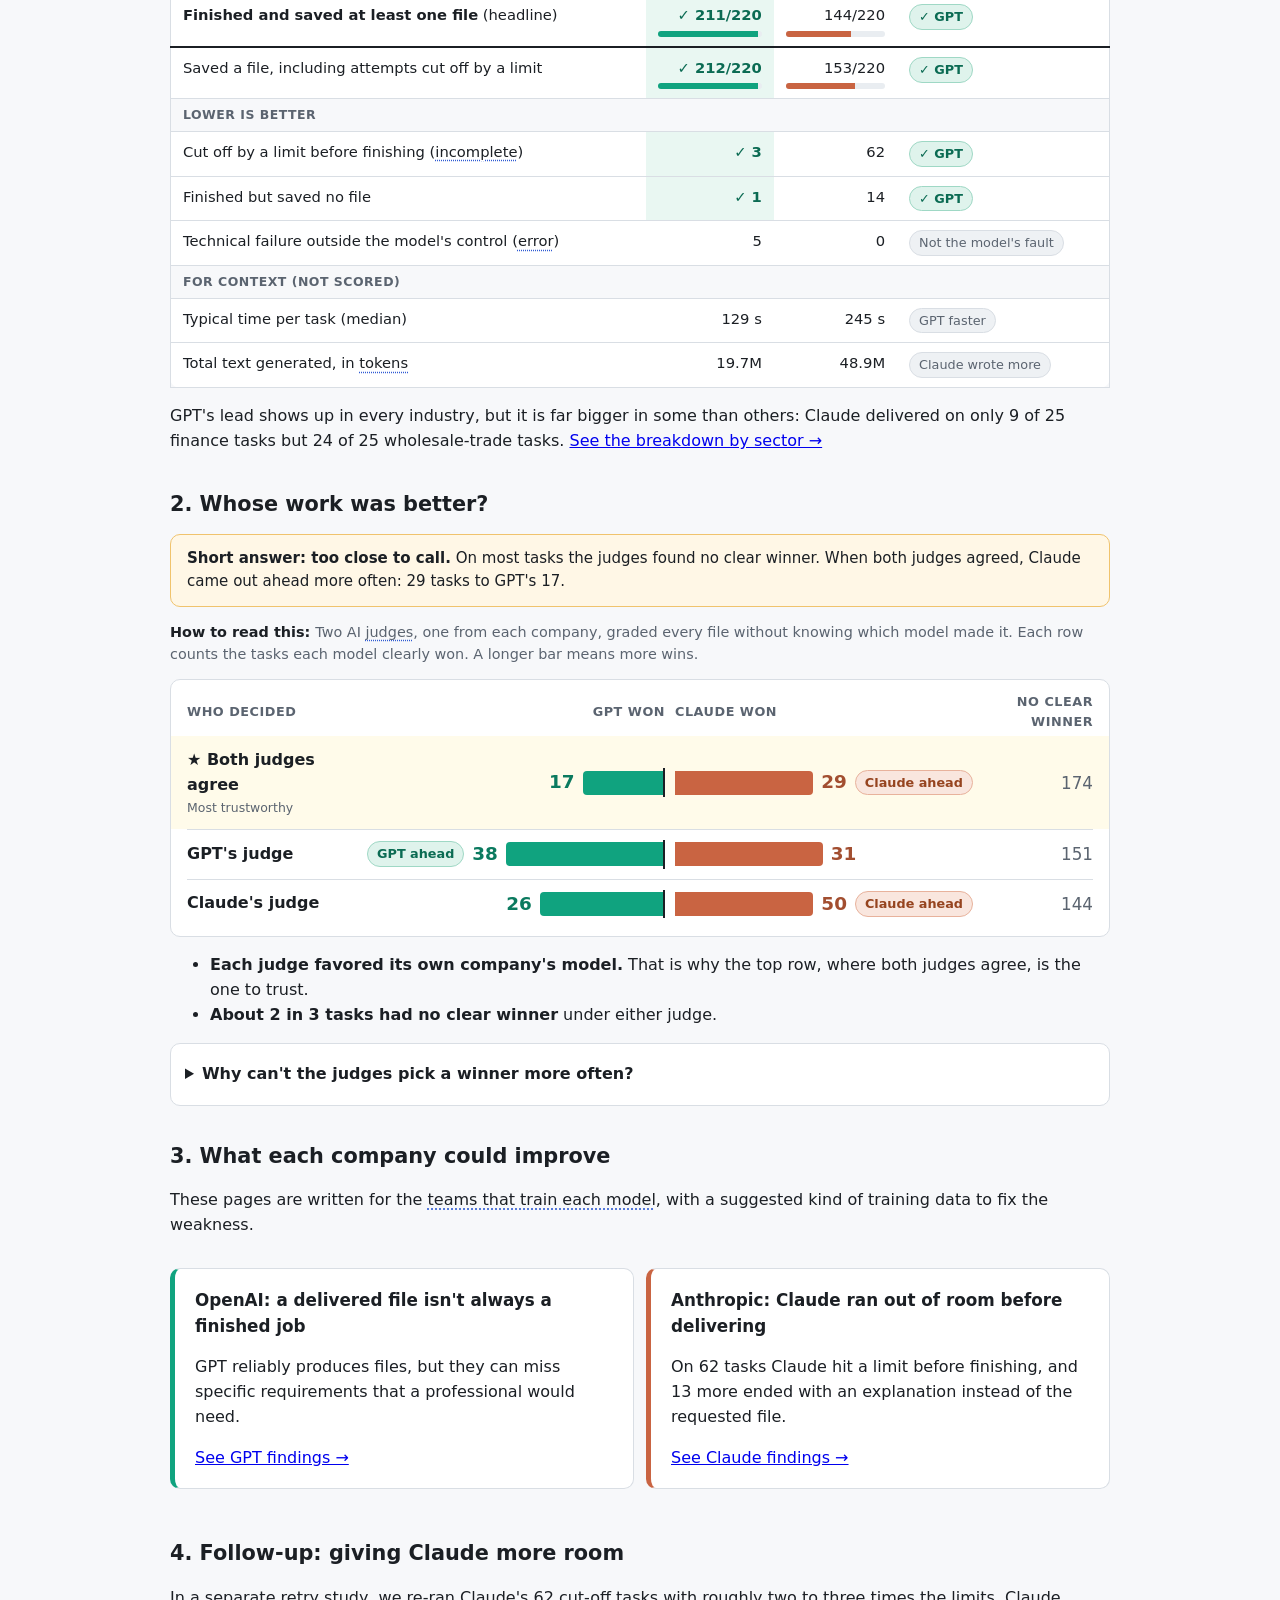
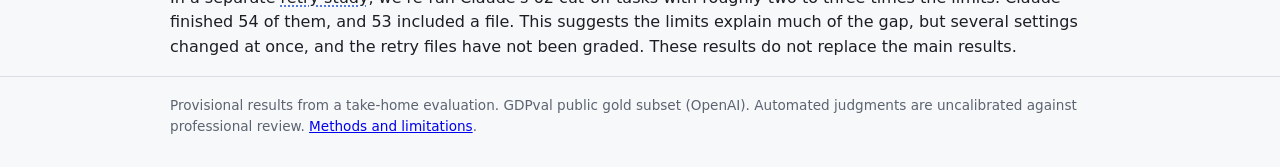
==== commit 84cb6583: "Move By sector tab after gold tasks as industry overview Co-authored-by: Copilot <223556219+Copilot@" ====
--- a/index.html
+++ b/index.html
@@ -14,9 +14,9 @@
     <nav class="tabs" aria-label="Sections">
       <a href="index.html" aria-current="page">Overview</a>
       <a href="tasks.html">GDPval gold tasks</a>
+      <a href="sectors.html">By sector</a>
       <a class="gpt" href="gpt.html">For OpenAI (GPT)</a>
       <a class="claude" href="claude.html">For Anthropic (Claude)</a>
-      <a href="sectors.html">By sector</a>
       <a href="example.html">Worked example</a>
       <a href="methods.html">Methods &amp; limits</a>
       <a href="glossary.html">Glossary</a>
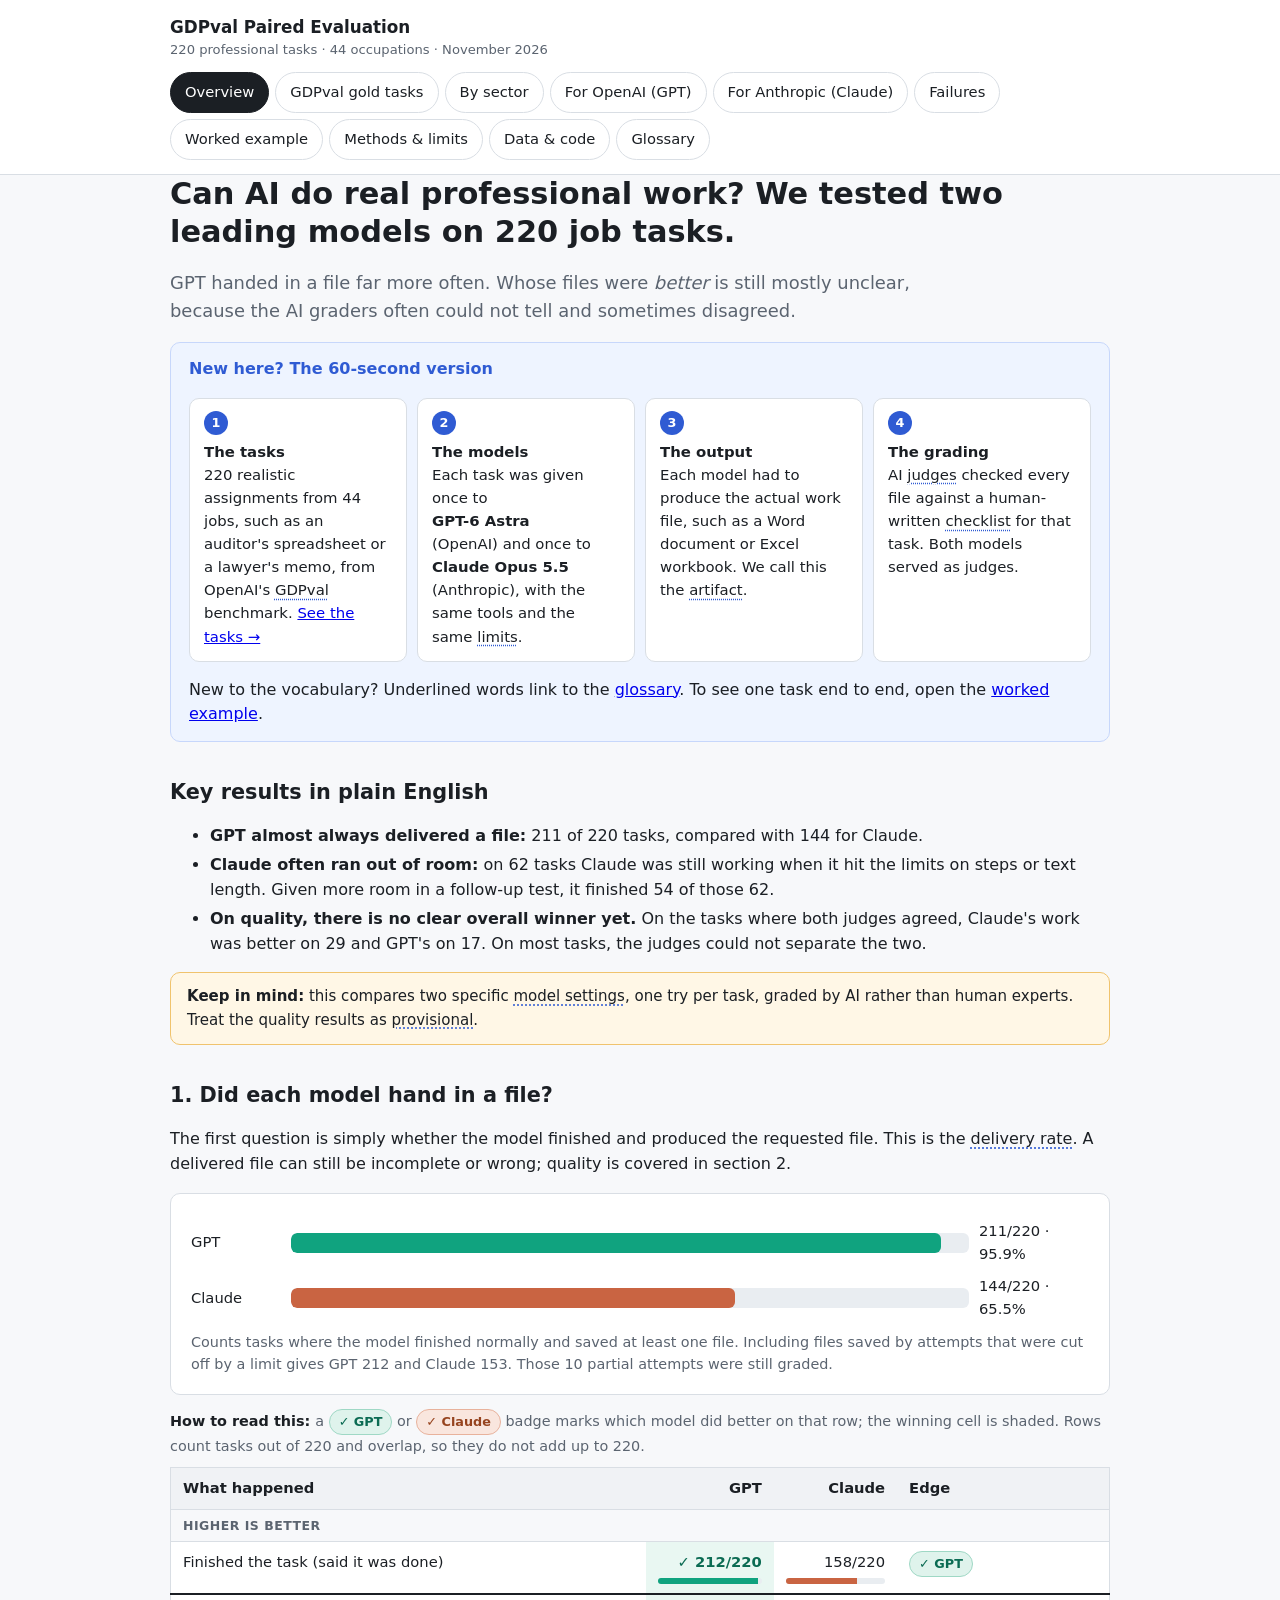
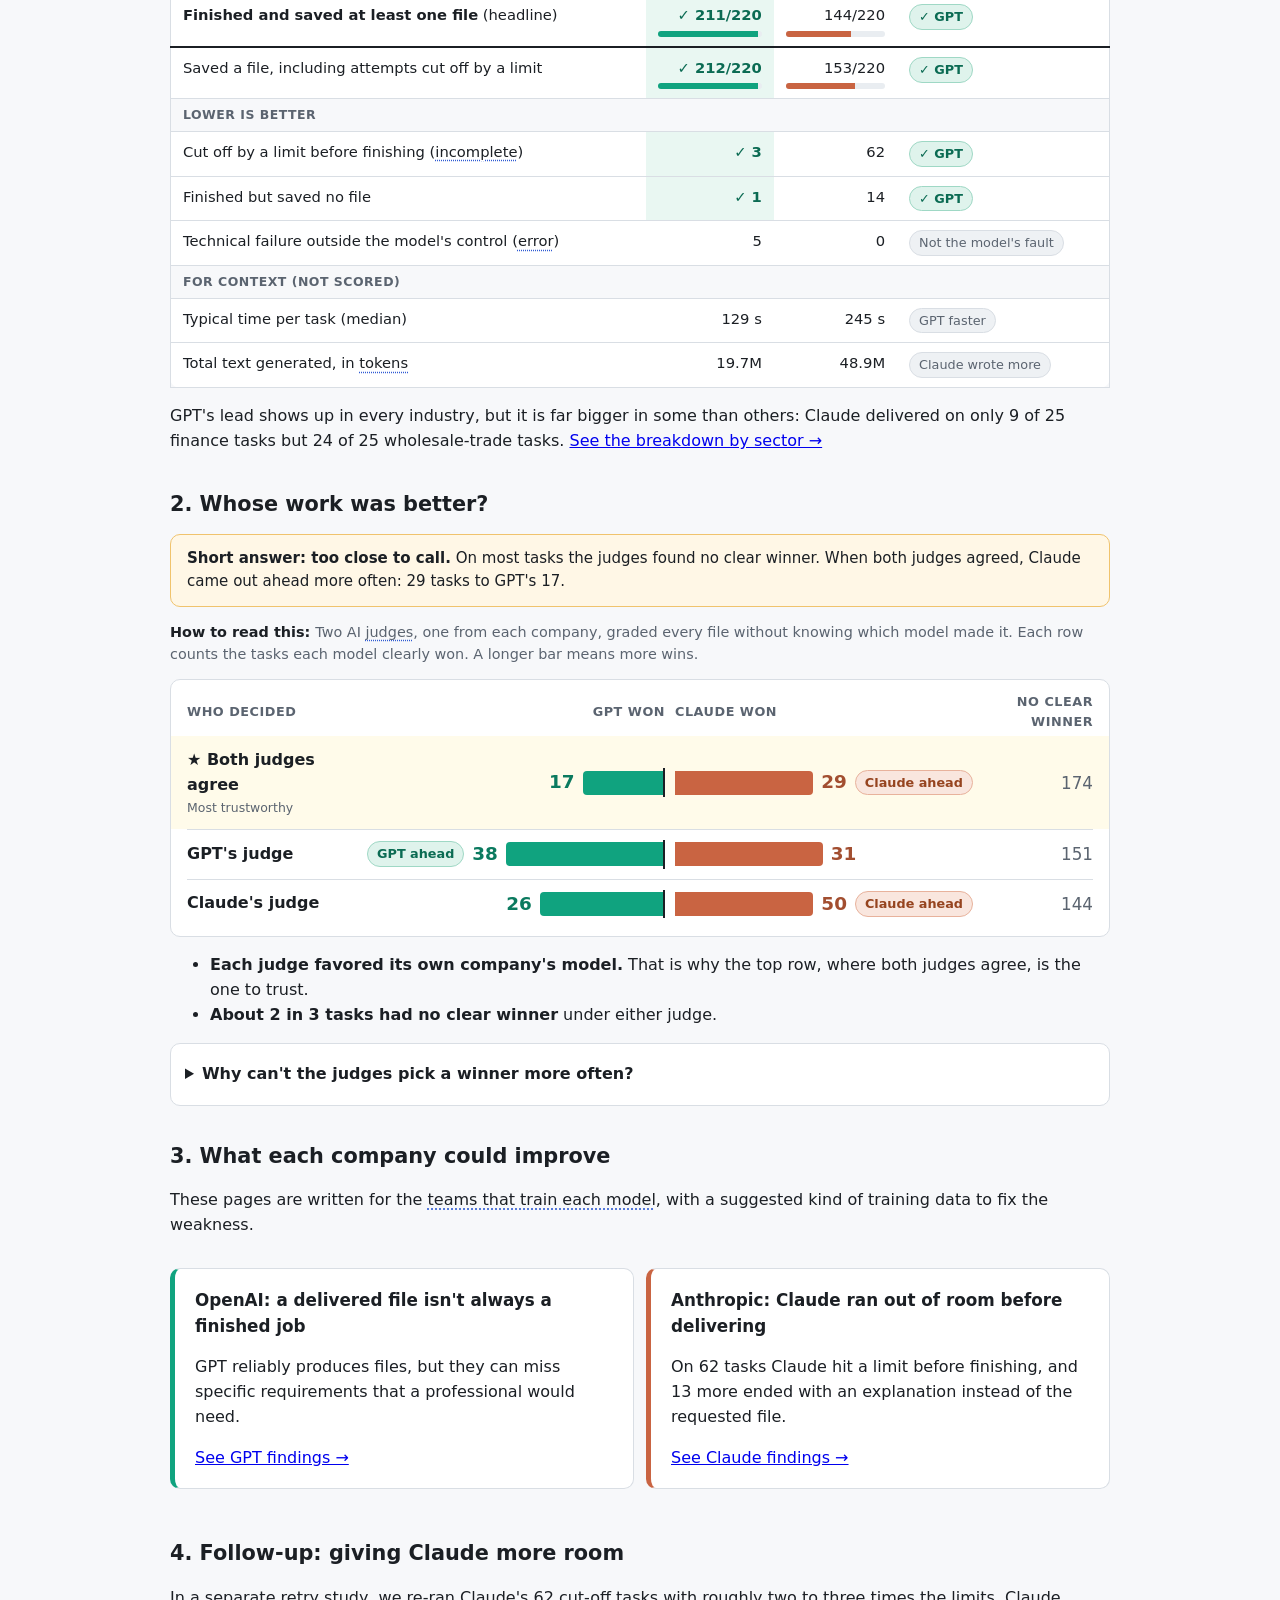
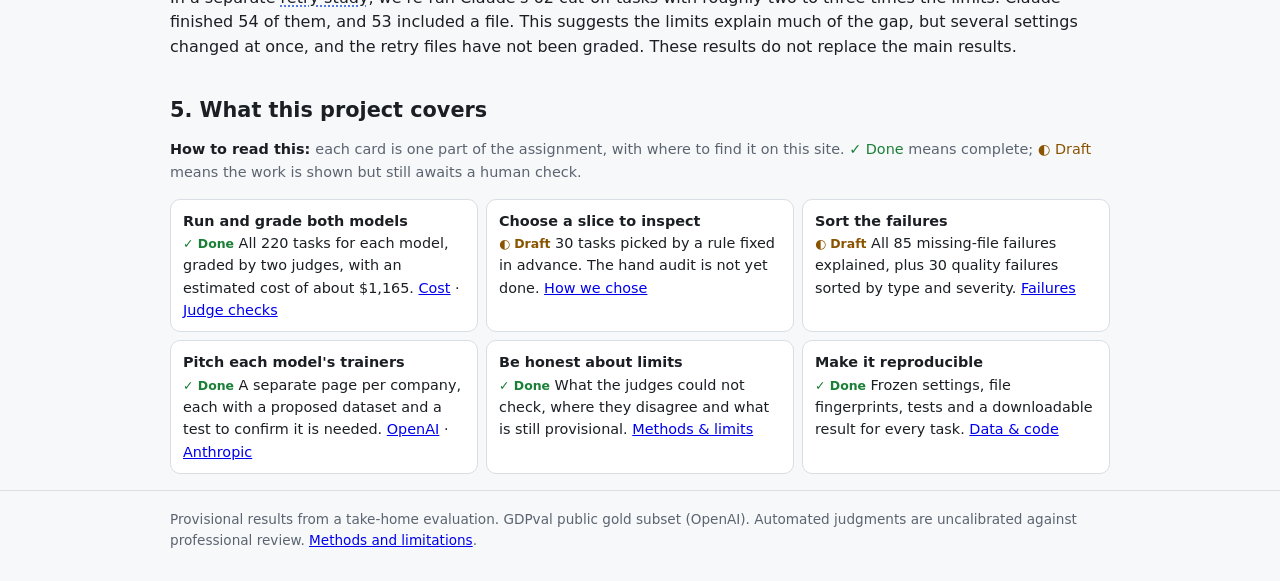
==== commit c50bd2df: "Add Failures and Data & code pages; cost, slice, judge checks; dataset specs Co-authored-by: Copilot" ====
--- a/index.html
+++ b/index.html
@@ -17,8 +17,10 @@
       <a href="sectors.html">By sector</a>
       <a class="gpt" href="gpt.html">For OpenAI (GPT)</a>
       <a class="claude" href="claude.html">For Anthropic (Claude)</a>
+      <a href="failures.html">Failures</a>
       <a href="example.html">Worked example</a>
       <a href="methods.html">Methods &amp; limits</a>
+      <a href="data.html">Data &amp; code</a>
       <a href="glossary.html">Glossary</a>
     </nav>
   </div>
@@ -117,6 +119,17 @@
 
   <h2>4. Follow-up: giving Claude more room</h2>
   <p>In a separate <a class="term" href="glossary.html#retry">retry study</a>, we re-ran Claude's 62 cut-off tasks with roughly two to three times the limits. Claude finished 54 of them, and 53 included a file. This suggests the limits explain much of the gap, but several settings changed at once, and the retry files have not been graded. These results do not replace the main results.</p>
+
+  <h2 id="coverage">5. What this project covers</h2>
+  <p class="howto">each card is one part of the assignment, with where to find it on this site. <span class="st done">Done</span> means complete; <span class="st part">Draft</span> means the work is shown but still awaits a human check.</p>
+  <ul class="checklist">
+    <li><b>Run and grade both models</b><span class="st done">Done</span> All 220 tasks for each model, graded by two judges, with an estimated cost of about $1,165. <a href="methods.html#cost">Cost</a> · <a href="methods.html#judges">Judge checks</a></li>
+    <li><b>Choose a slice to inspect</b><span class="st part">Draft</span> 30 tasks picked by a rule fixed in advance. The hand audit is not yet done. <a href="methods.html#slice">How we chose</a></li>
+    <li><b>Sort the failures</b><span class="st part">Draft</span> All 85 missing-file failures explained, plus 30 quality failures sorted by type and severity. <a href="failures.html">Failures</a></li>
+    <li><b>Pitch each model's trainers</b><span class="st done">Done</span> A separate page per company, each with a proposed dataset and a test to confirm it is needed. <a href="gpt.html">OpenAI</a> · <a href="claude.html">Anthropic</a></li>
+    <li><b>Be honest about limits</b><span class="st done">Done</span> What the judges could not check, where they disagree and what is still provisional. <a href="methods.html">Methods &amp; limits</a></li>
+    <li><b>Make it reproducible</b><span class="st done">Done</span> Frozen settings, file fingerprints, tests and a downloadable result for every task. <a href="data.html">Data &amp; code</a></li>
+  </ul>
 </main>
 
 <footer class="site"><div class="wrap">Provisional results from a take-home evaluation. GDPval public gold subset (OpenAI). Automated judgments are uncalibrated against professional review. <a href="methods.html">Methods and limitations</a>.</div></footer>
--- a/styles.css
+++ b/styles.css
@@ -243,4 +243,39 @@
 .h2h .none { text-align: right; color: var(--muted); font-size: 1.05rem; }
 details.explain { background: var(--card); border: 1px solid var(--line); border-radius: var(--radius); padding: 10px 14px; margin: 12px 0; }
 details.explain summary { cursor: pointer; font-weight: 600; }
-@media (max-width: 760px) { .h2h-row { grid-template-columns: 1fr 1fr; gap: 6px 10px; } .h2h-row .who, .h2h-row .none { grid-column: 1 / -1; text-align: left; } .h2h-row.h2h-head { display: none; } .h2h .none::after { content: " no clear winner"; font-size: .85rem; } }+@media (max-width: 760px) { .h2h-row { grid-template-columns: 1fr 1fr; gap: 6px 10px; } .h2h-row .who, .h2h-row .none { grid-column: 1 / -1; text-align: left; } .h2h-row.h2h-head { display: none; } .h2h .none::after { content: " no clear winner"; font-size: .85rem; } }
+/* Sector number tables */
+.badge.weak { background: #f4fbf8; color: #0b6b53; border: 1px dashed #9fd8c5; }
+.pnote { font-size: 0.75rem; color: var(--muted); margin-top: 2px; white-space: nowrap; }
+.wg { color: #0b7a5f; font-weight: 700; } .wc { color: #a24e30; font-weight: 700; }
+table.numbers th small { font-weight: 500; }
+table.numbers td, table.numbers th { vertical-align: middle; }
+p.note { font-size: 0.85rem; color: var(--muted); }
+table.numbers th.n { white-space: normal; }
+table.numbers td:first-child { min-width: 150px; }
+table.numbers .mini { min-width: 60px; }
+
+/* ---- Failures ledger, cost and trust sections ---- */
+.sev { display: inline-block; padding: 2px 8px; border-radius: 999px; font-size: 0.78rem; font-weight: 600; white-space: nowrap; }
+.sev-high { background: #fdecec; color: #b42318; border: 1px solid #f3b4ae; }
+.sev-med { background: #fff4e0; color: #8a5300; border: 1px solid #f1cf8f; }
+.sev-low { background: #eef1f4; color: var(--muted); border: 1px solid var(--line); }
+.sev-na { background: #eef3fb; color: #2f5597; border: 1px dashed #9db5dd; }
+table.ledger td { font-size: 0.86rem; }
+table.ledger td:nth-child(2), table.ledger td:nth-child(3) { min-width: 200px; }
+code.hash { word-break: break-all; font-size: 0.78rem; }
+table.cost td.n b { font-size: 1rem; }
+.checklist { list-style: none; padding: 0; display: grid; gap: 8px; grid-template-columns: repeat(auto-fit, minmax(230px, 1fr)); }
+.checklist li { background: var(--card); border: 1px solid var(--line); border-radius: var(--radius); padding: 10px 12px; font-size: 0.9rem; }
+.checklist li b { display: block; }
+.checklist li .st { font-size: 0.78rem; font-weight: 600; }
+.st.done { color: #1a7f37; } .st.done::before { content: "\2713\00a0"; }
+.st.part { color: #8a5300; } .st.part::before { content: "\25D0\00a0"; }
+
+/* ---- Pitch box and dataset spec card ---- */
+.card.pitch h3 { margin-top: 0; }
+.card.pitch ul { margin-bottom: 0; }
+table.spec { width: 100%; }
+table.spec th { text-align: left; width: 190px; vertical-align: top; background: var(--card); white-space: nowrap; }
+table.spec td { vertical-align: top; }
+@media (max-width: 640px) { table.spec th { white-space: normal; width: 110px; } }
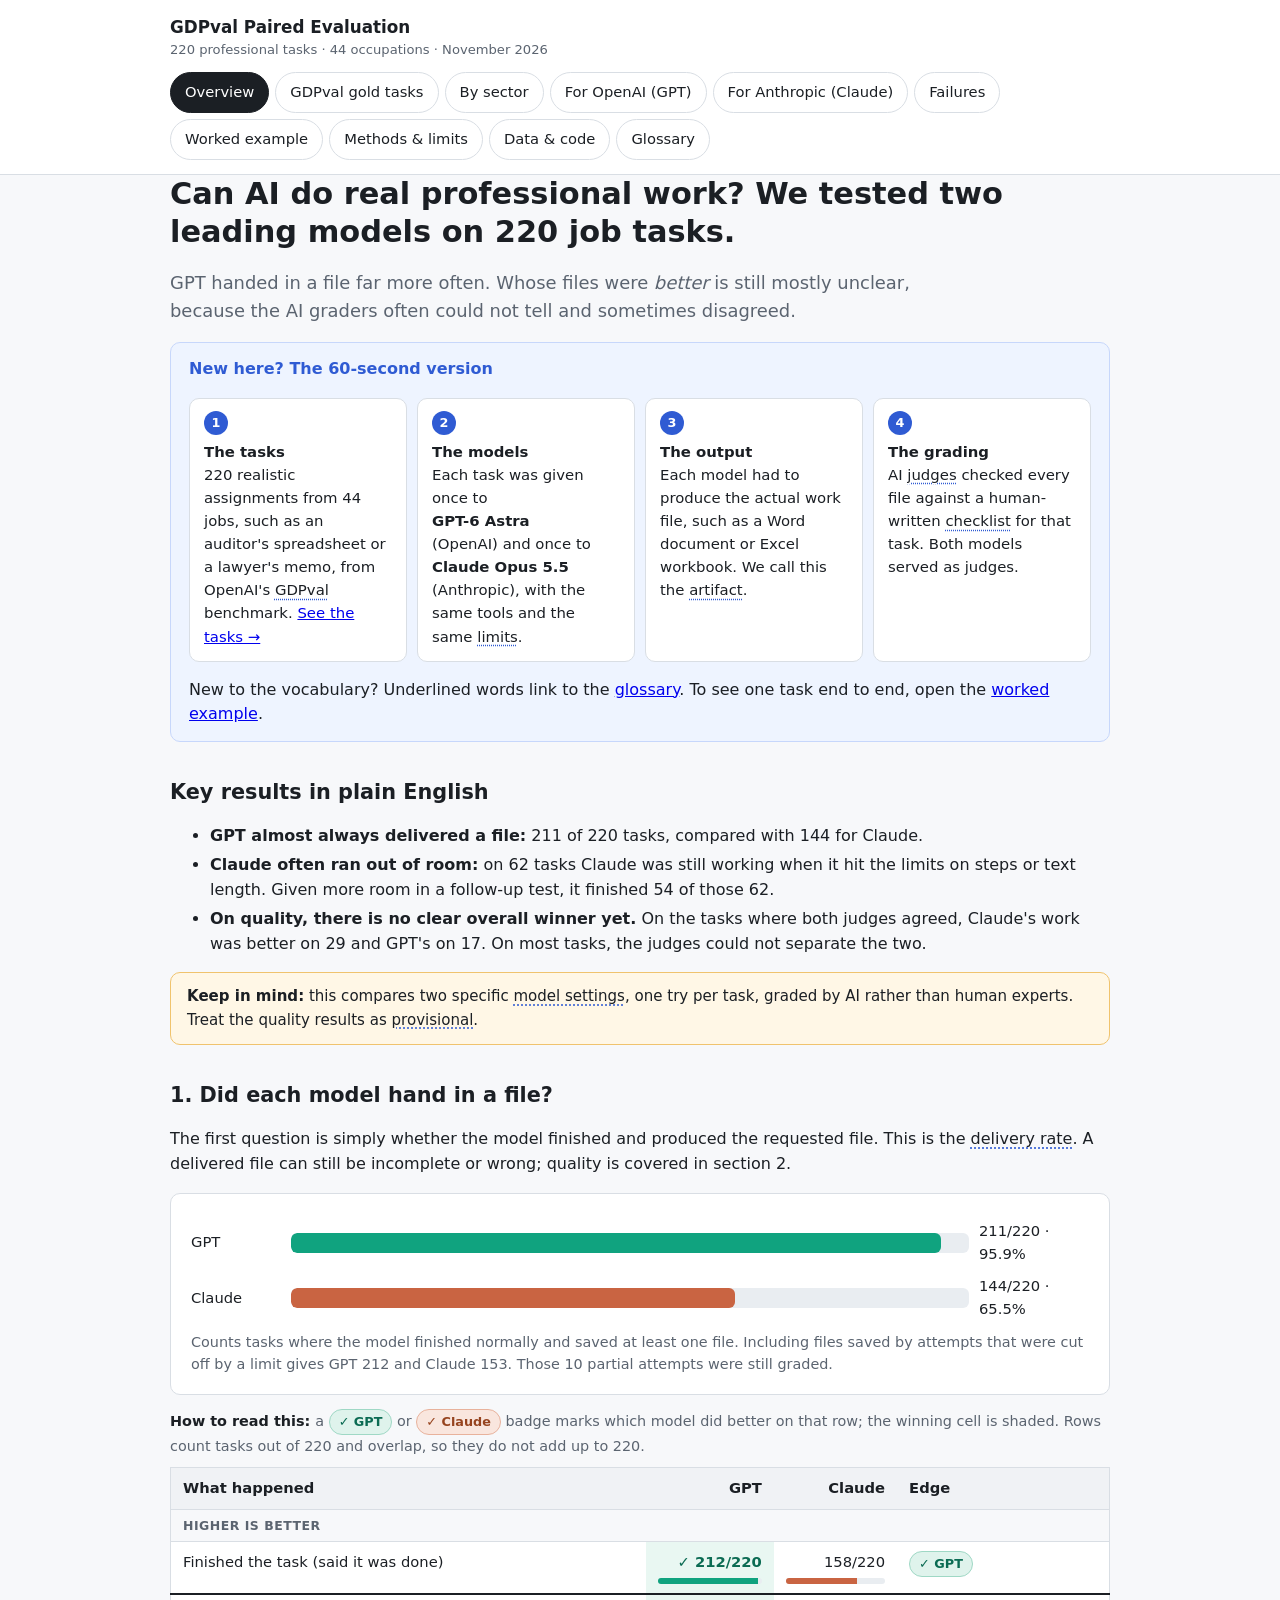
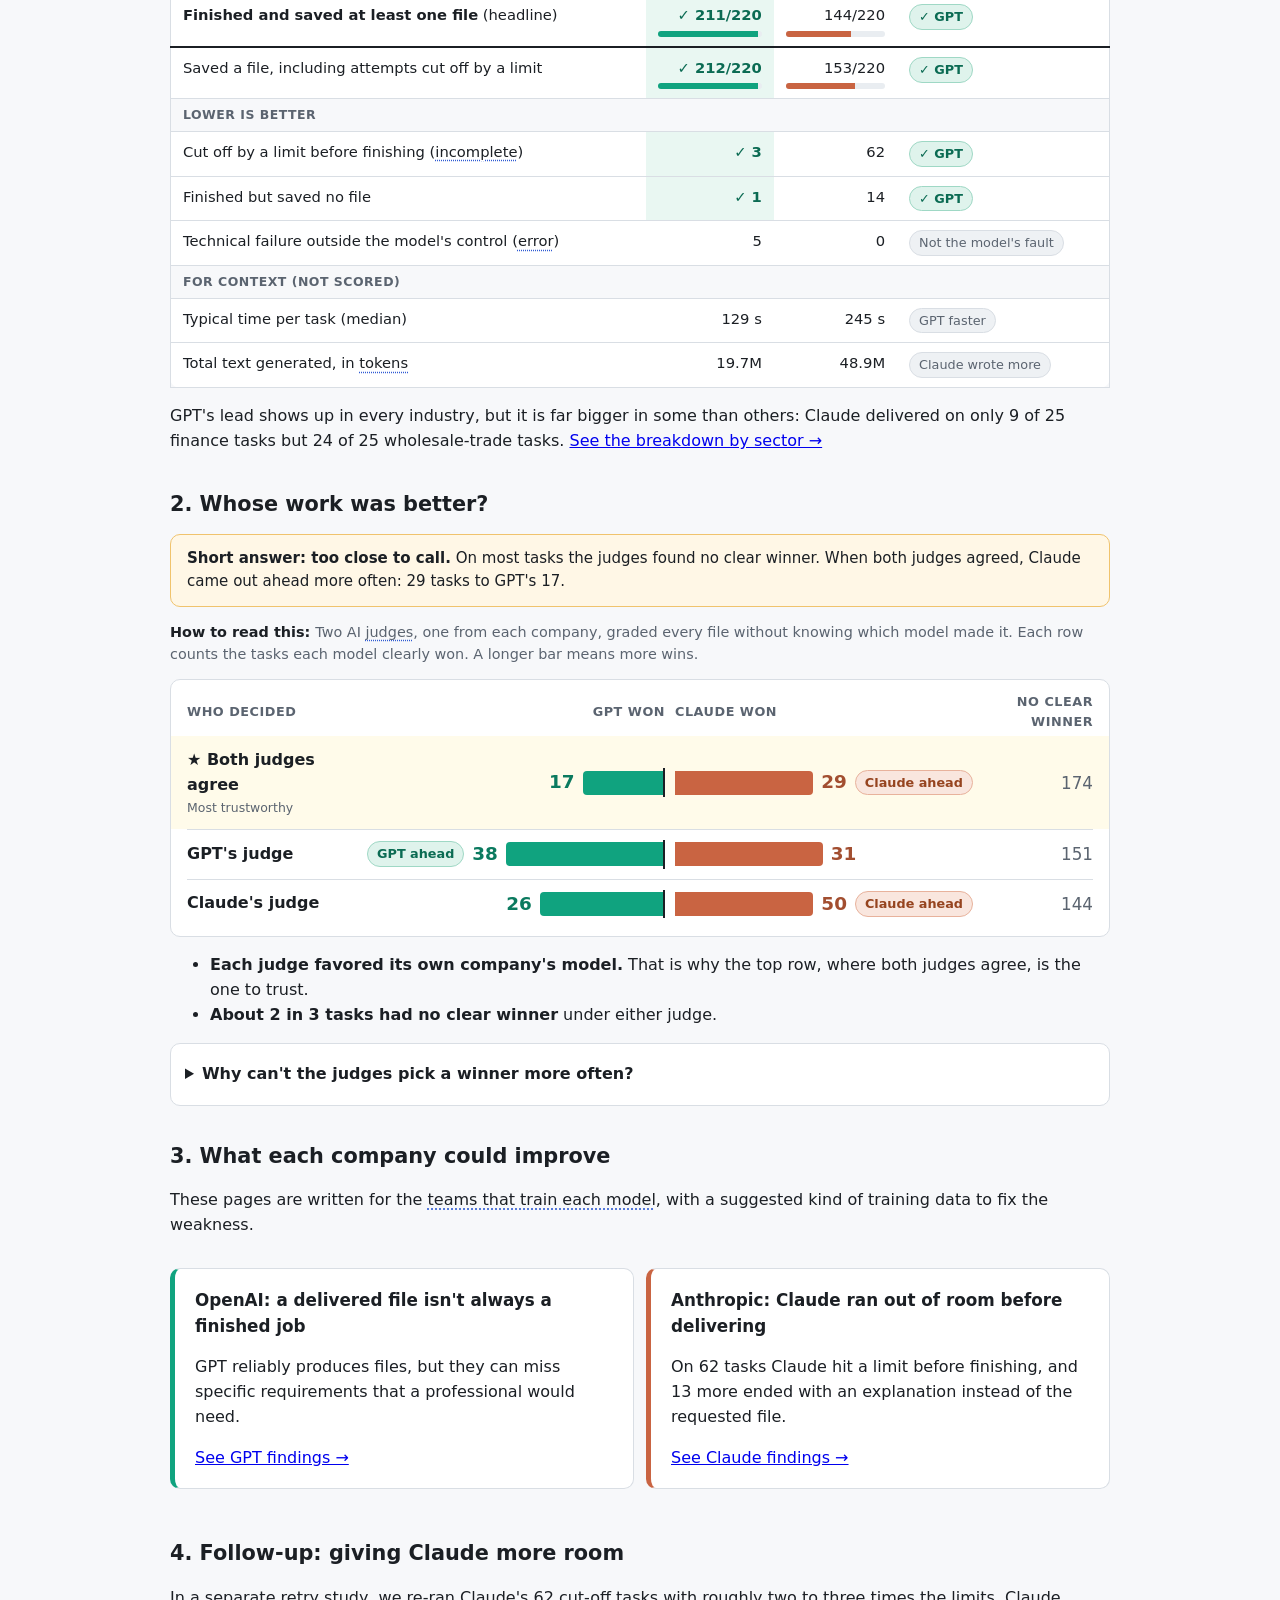
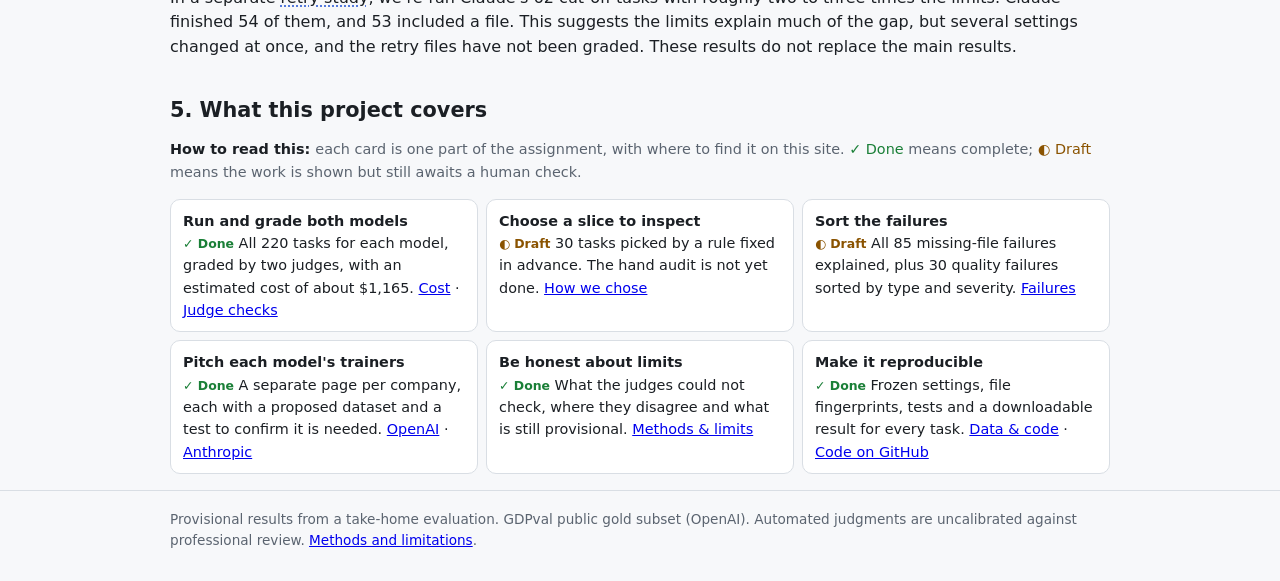
==== commit f8c27492: "Link public code repository from Data & code page Co-authored-by: Copilot <223556219+Copilot@users.n" ====
--- a/index.html
+++ b/index.html
@@ -128,7 +128,7 @@
     <li><b>Sort the failures</b><span class="st part">Draft</span> All 85 missing-file failures explained, plus 30 quality failures sorted by type and severity. <a href="failures.html">Failures</a></li>
     <li><b>Pitch each model's trainers</b><span class="st done">Done</span> A separate page per company, each with a proposed dataset and a test to confirm it is needed. <a href="gpt.html">OpenAI</a> · <a href="claude.html">Anthropic</a></li>
     <li><b>Be honest about limits</b><span class="st done">Done</span> What the judges could not check, where they disagree and what is still provisional. <a href="methods.html">Methods &amp; limits</a></li>
-    <li><b>Make it reproducible</b><span class="st done">Done</span> Frozen settings, file fingerprints, tests and a downloadable result for every task. <a href="data.html">Data &amp; code</a></li>
+    <li><b>Make it reproducible</b><span class="st done">Done</span> Frozen settings, file fingerprints, tests and a downloadable result for every task. <a href="data.html">Data &amp; code</a> · <a href="https://github.com/yasskin/gdpval-paired-eval">Code on GitHub</a></li>
   </ul>
 </main>
 
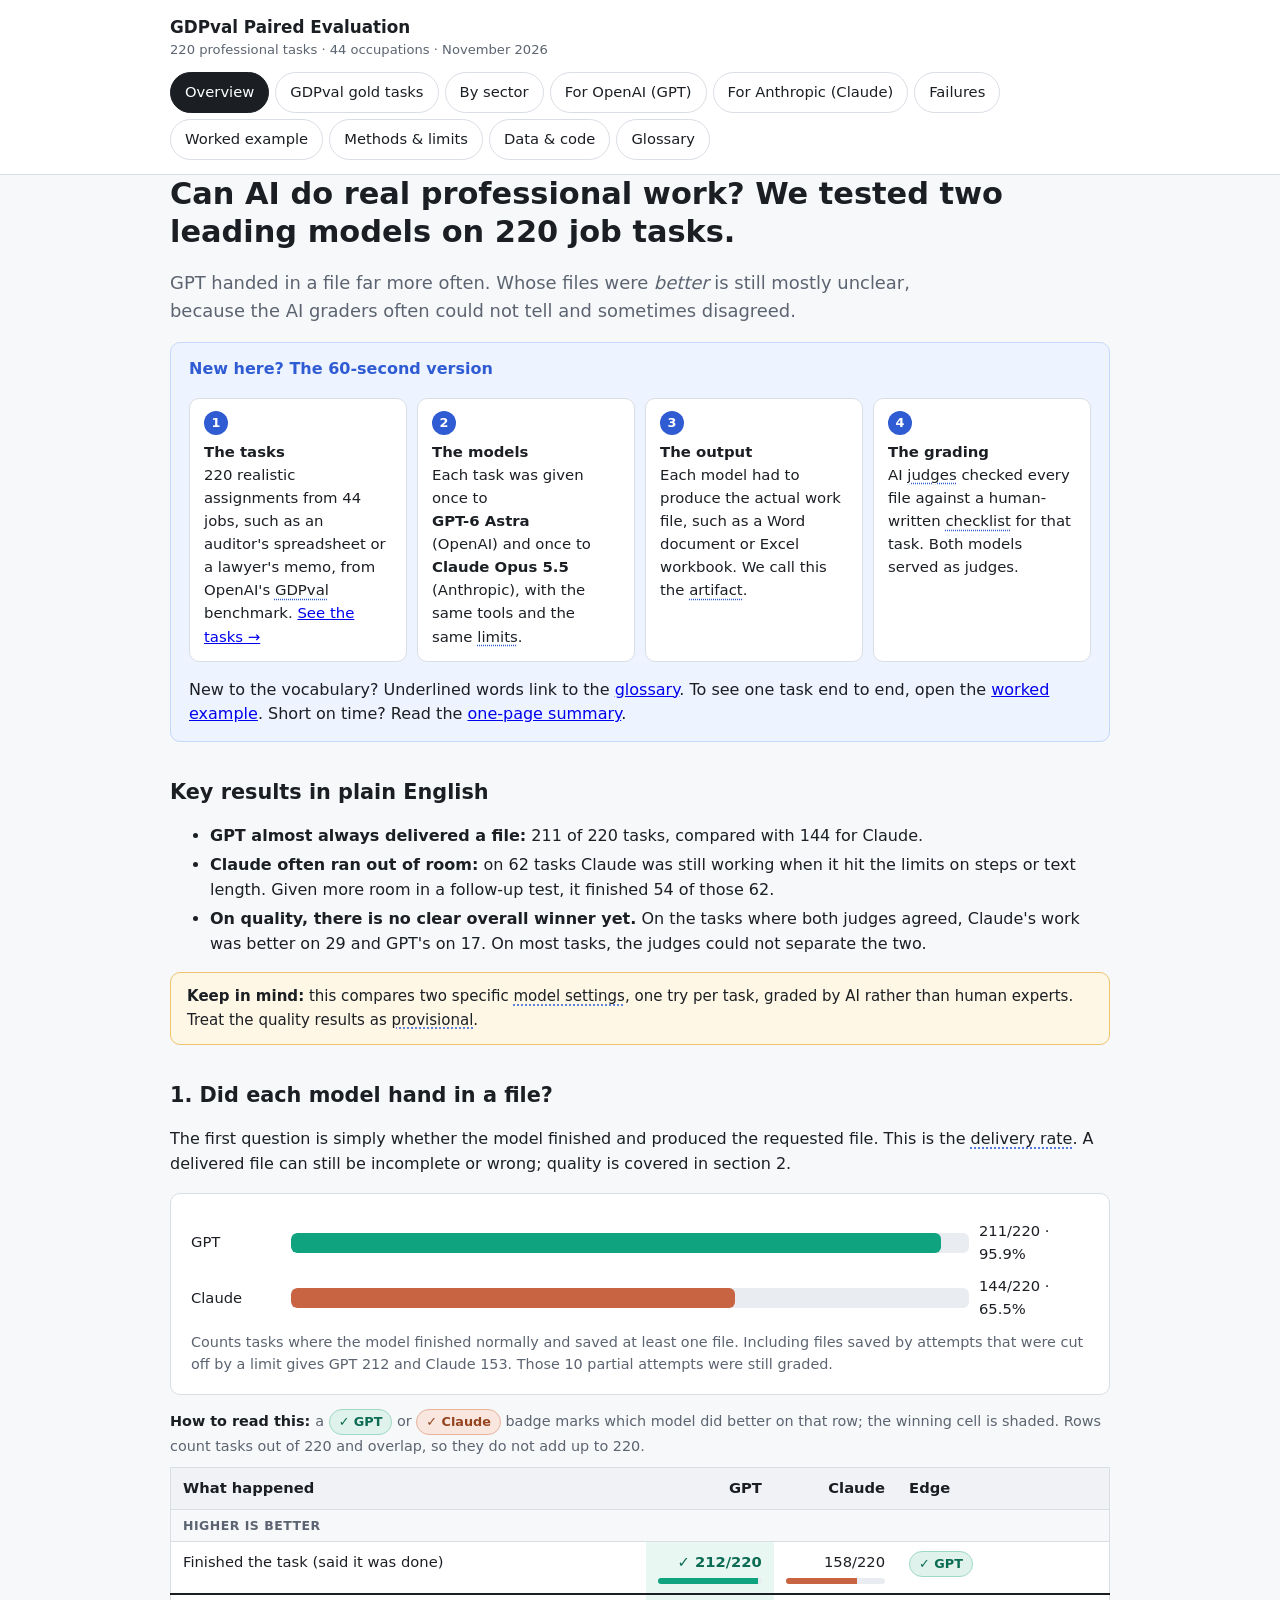
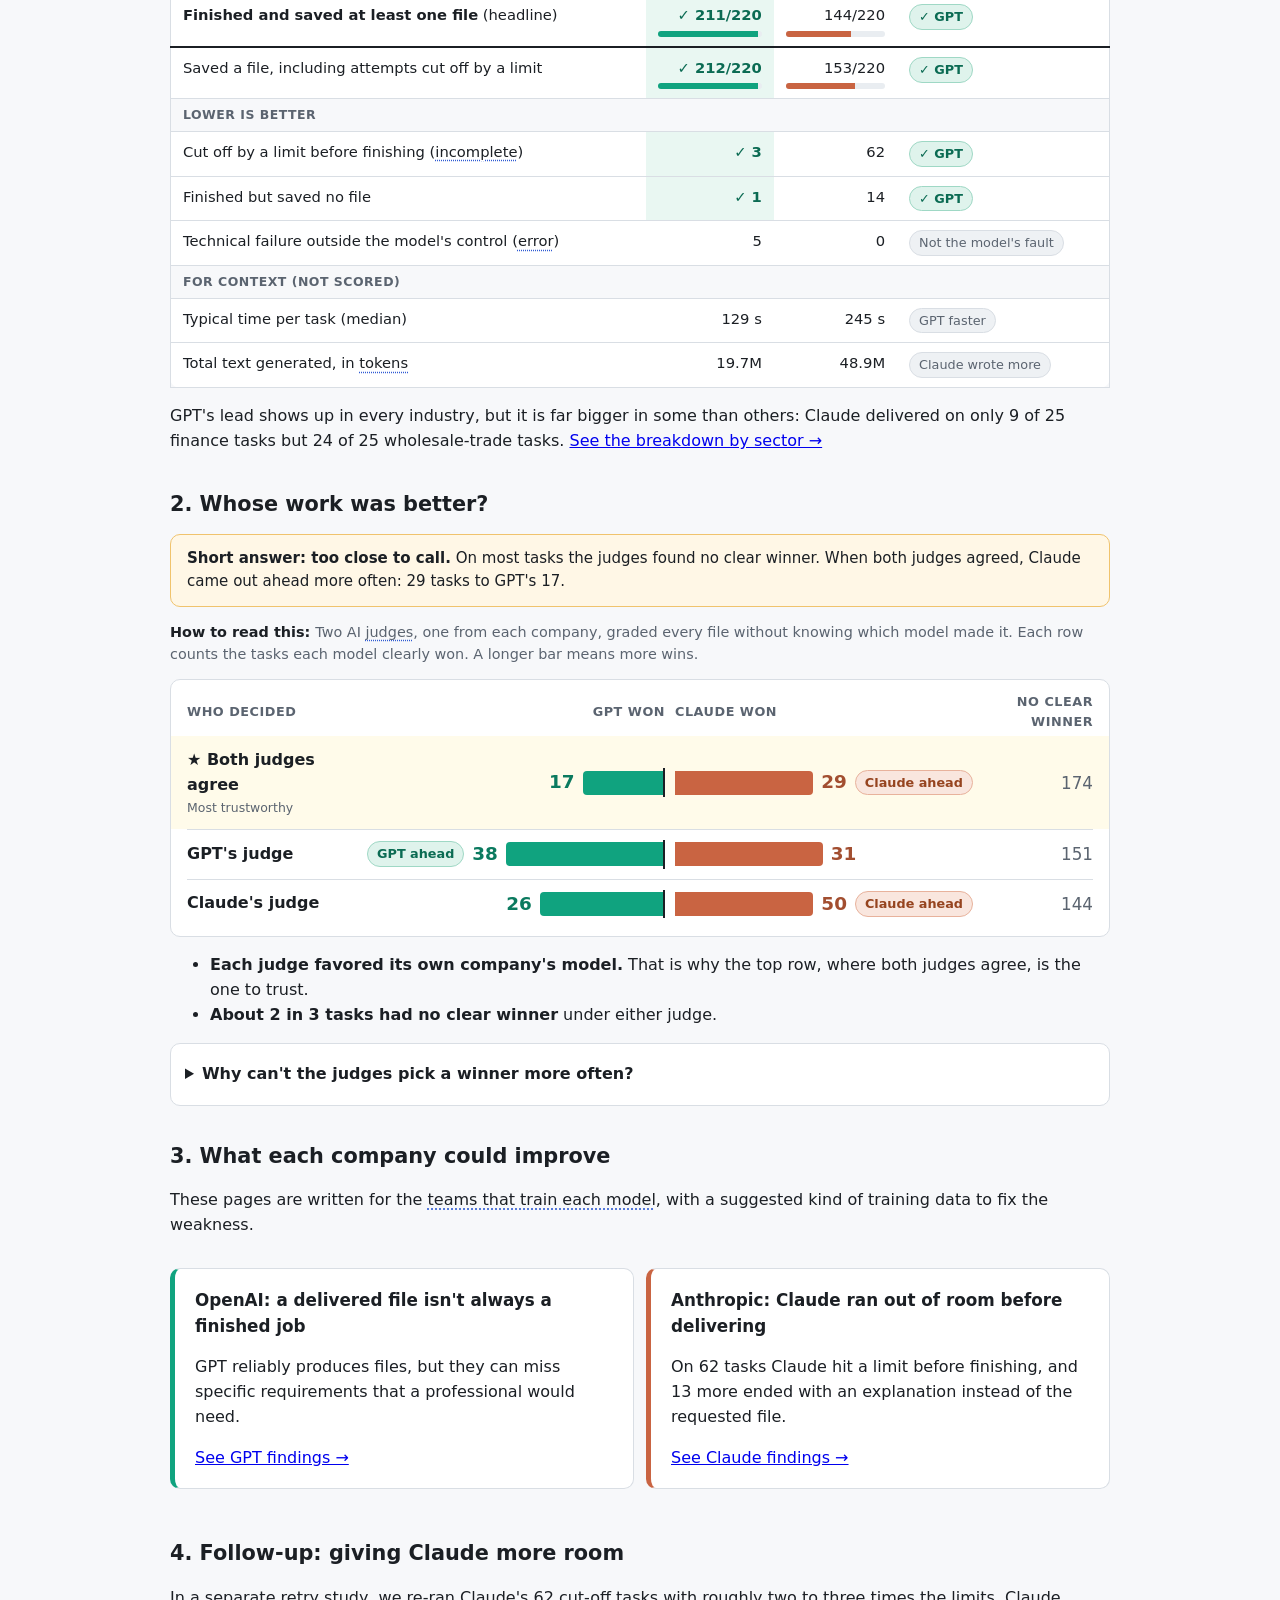
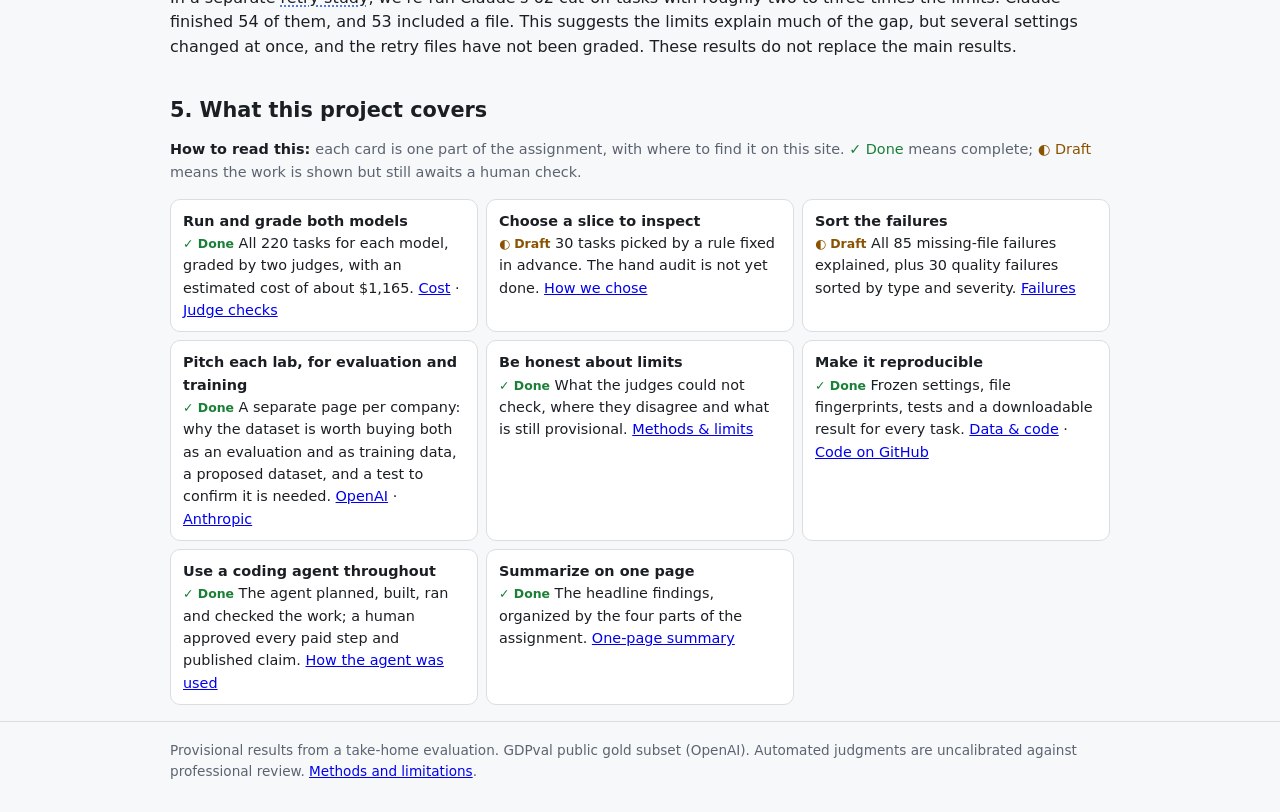
==== commit 77eeab95: "Add evaluation pitch to company pages; feature coding agent and one-pager Co-authored-by: Copilot <2" ====
--- a/index.html
+++ b/index.html
@@ -38,7 +38,7 @@
       <li><strong>The output</strong>Each model had to produce the actual work file, such as a Word document or Excel workbook. We call this the <a class="term" href="glossary.html#artifact">artifact</a>.</li>
       <li><strong>The grading</strong>AI <a class="term" href="glossary.html#judge">judges</a> checked every file against a human-written <a class="term" href="glossary.html#rubric">checklist</a> for that task. Both models served as judges.</li>
     </ol>
-    <p>New to the vocabulary? Underlined words link to the <a href="glossary.html">glossary</a>. To see one task end to end, open the <a href="example.html">worked example</a>.</p>
+    <p>New to the vocabulary? Underlined words link to the <a href="glossary.html">glossary</a>. To see one task end to end, open the <a href="example.html">worked example</a>. Short on time? Read the <a href="https://github.com/yasskin/gdpval-paired-eval/blob/main/RESULTS_ONE_PAGE.md">one-page summary</a>.</p>
   </div>
 
   <h2>Key results in plain English</h2>
@@ -126,9 +126,11 @@
     <li><b>Run and grade both models</b><span class="st done">Done</span> All 220 tasks for each model, graded by two judges, with an estimated cost of about $1,165. <a href="methods.html#cost">Cost</a> · <a href="methods.html#judges">Judge checks</a></li>
     <li><b>Choose a slice to inspect</b><span class="st part">Draft</span> 30 tasks picked by a rule fixed in advance. The hand audit is not yet done. <a href="methods.html#slice">How we chose</a></li>
     <li><b>Sort the failures</b><span class="st part">Draft</span> All 85 missing-file failures explained, plus 30 quality failures sorted by type and severity. <a href="failures.html">Failures</a></li>
-    <li><b>Pitch each model's trainers</b><span class="st done">Done</span> A separate page per company, each with a proposed dataset and a test to confirm it is needed. <a href="gpt.html">OpenAI</a> · <a href="claude.html">Anthropic</a></li>
+    <li><b>Pitch each lab, for evaluation and training</b><span class="st done">Done</span> A separate page per company: why the dataset is worth buying both as an evaluation and as training data, a proposed dataset, and a test to confirm it is needed. <a href="gpt.html">OpenAI</a> · <a href="claude.html">Anthropic</a></li>
     <li><b>Be honest about limits</b><span class="st done">Done</span> What the judges could not check, where they disagree and what is still provisional. <a href="methods.html">Methods &amp; limits</a></li>
     <li><b>Make it reproducible</b><span class="st done">Done</span> Frozen settings, file fingerprints, tests and a downloadable result for every task. <a href="data.html">Data &amp; code</a> · <a href="https://github.com/yasskin/gdpval-paired-eval">Code on GitHub</a></li>
+    <li><b>Use a coding agent throughout</b><span class="st done">Done</span> The agent planned, built, ran and checked the work; a human approved every paid step and published claim. <a href="data.html#agent">How the agent was used</a></li>
+    <li><b>Summarize on one page</b><span class="st done">Done</span> The headline findings, organized by the four parts of the assignment. <a href="https://github.com/yasskin/gdpval-paired-eval/blob/main/RESULTS_ONE_PAGE.md">One-page summary</a></li>
   </ul>
 </main>
 
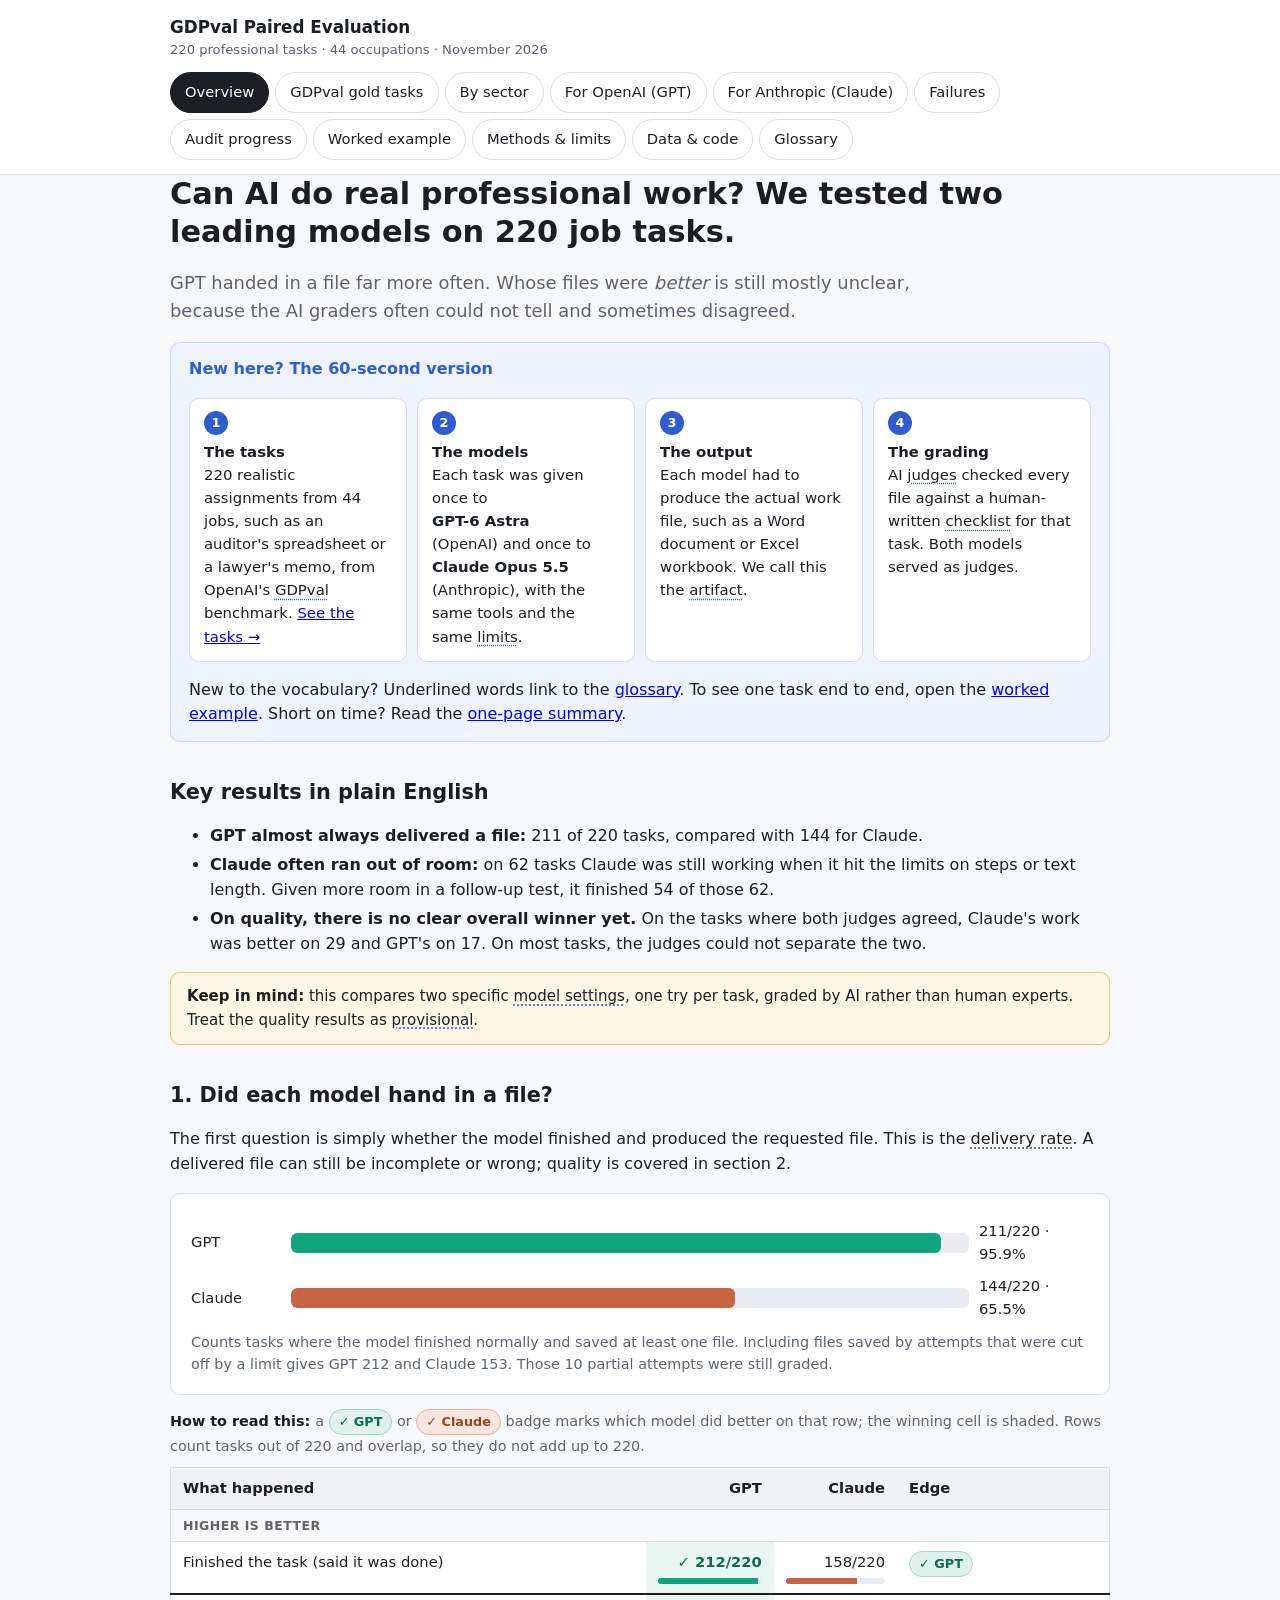
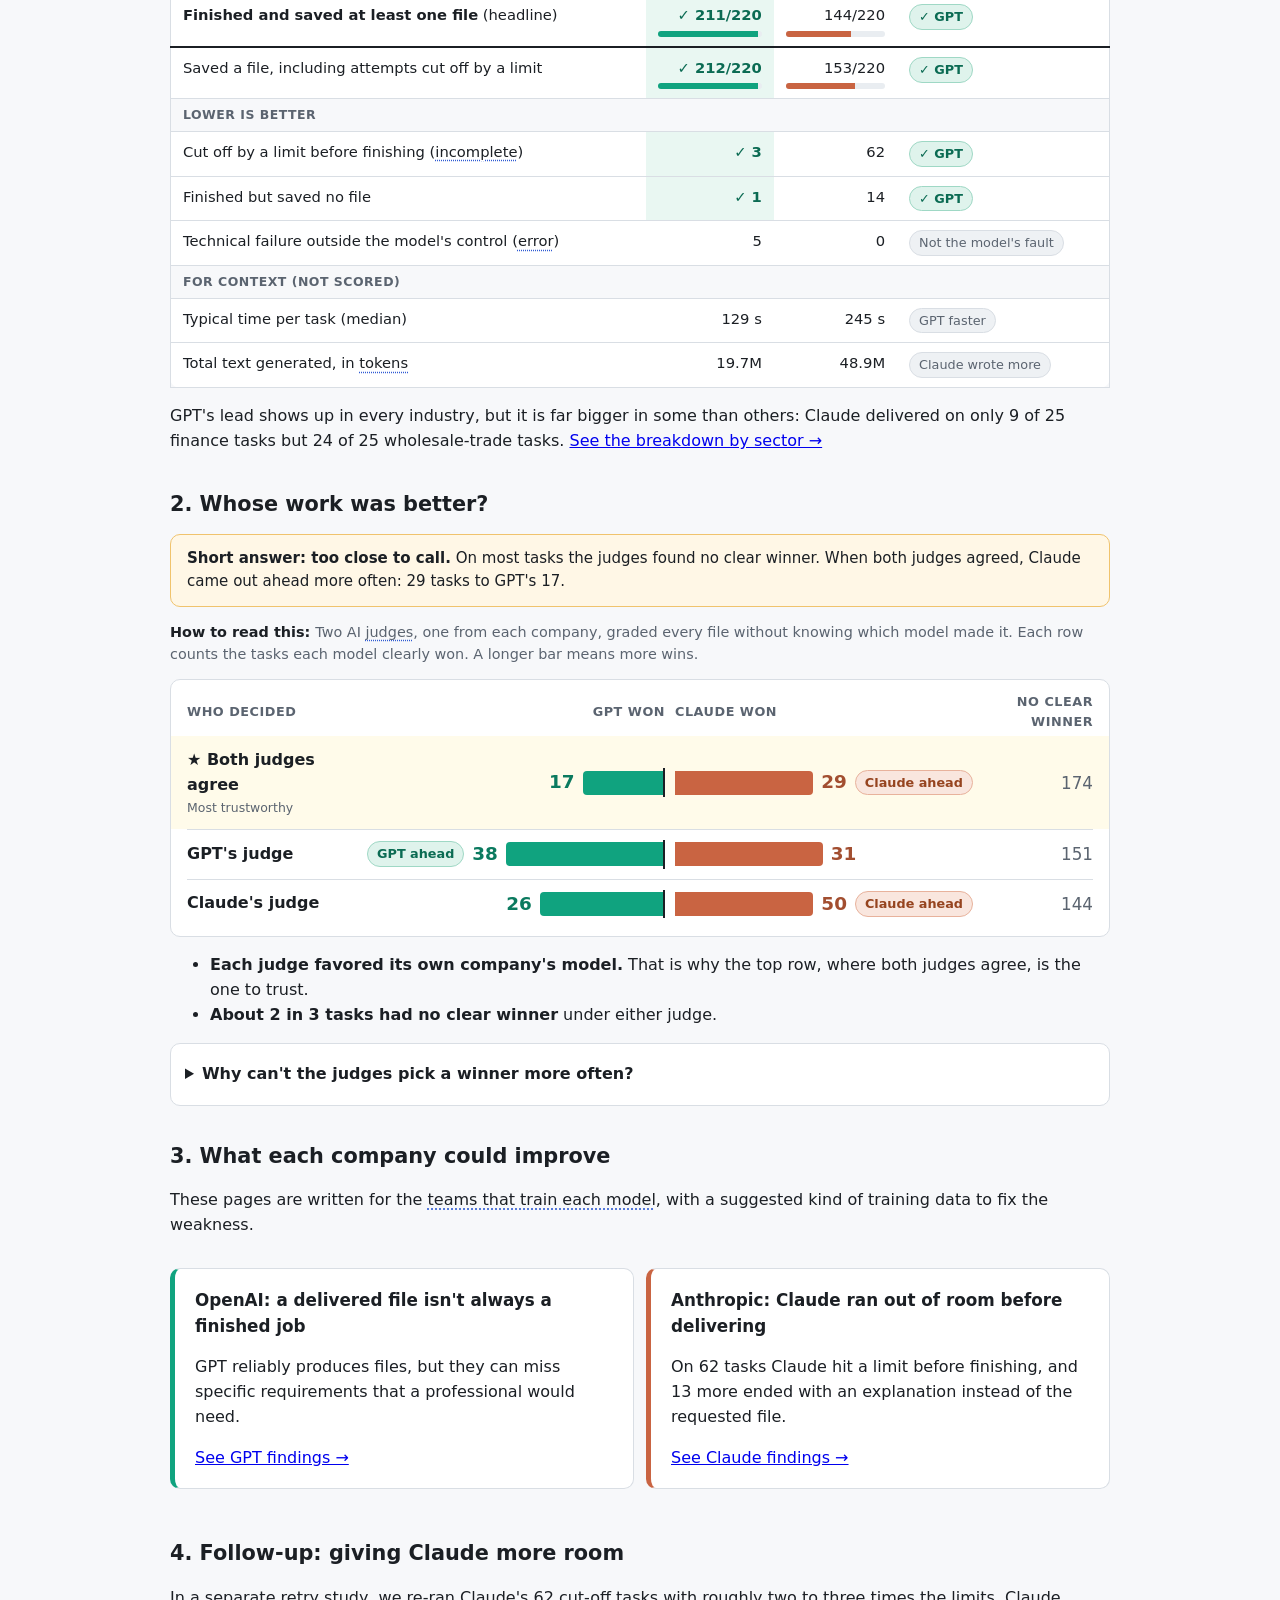
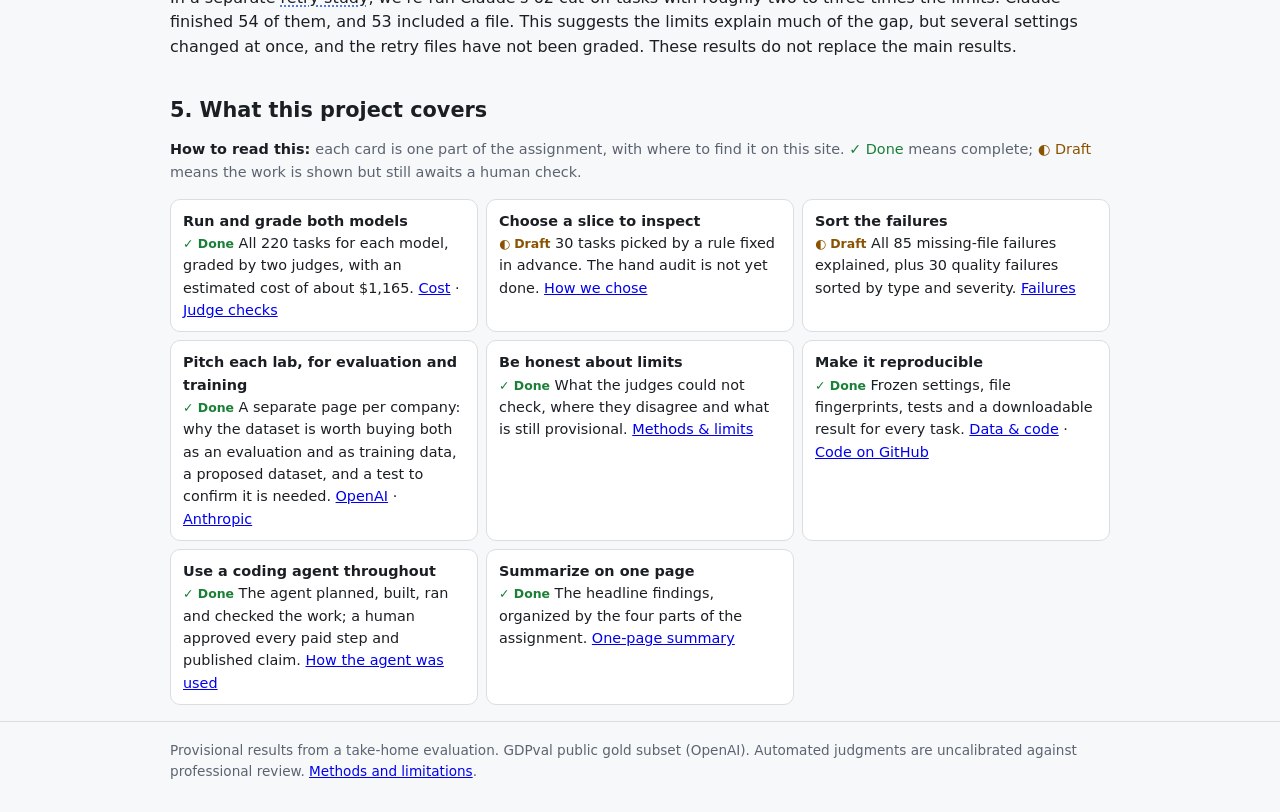
==== commit f873a6ce: "Add hand-audit progress page Co-authored-by: Copilot <223556219+Copilot@users.noreply.github.com>" ====
--- a/index.html
+++ b/index.html
@@ -18,6 +18,7 @@
       <a class="gpt" href="gpt.html">For OpenAI (GPT)</a>
       <a class="claude" href="claude.html">For Anthropic (Claude)</a>
       <a href="failures.html">Failures</a>
+      <a href="audit.html">Audit progress</a>
       <a href="example.html">Worked example</a>
       <a href="methods.html">Methods &amp; limits</a>
       <a href="data.html">Data &amp; code</a>
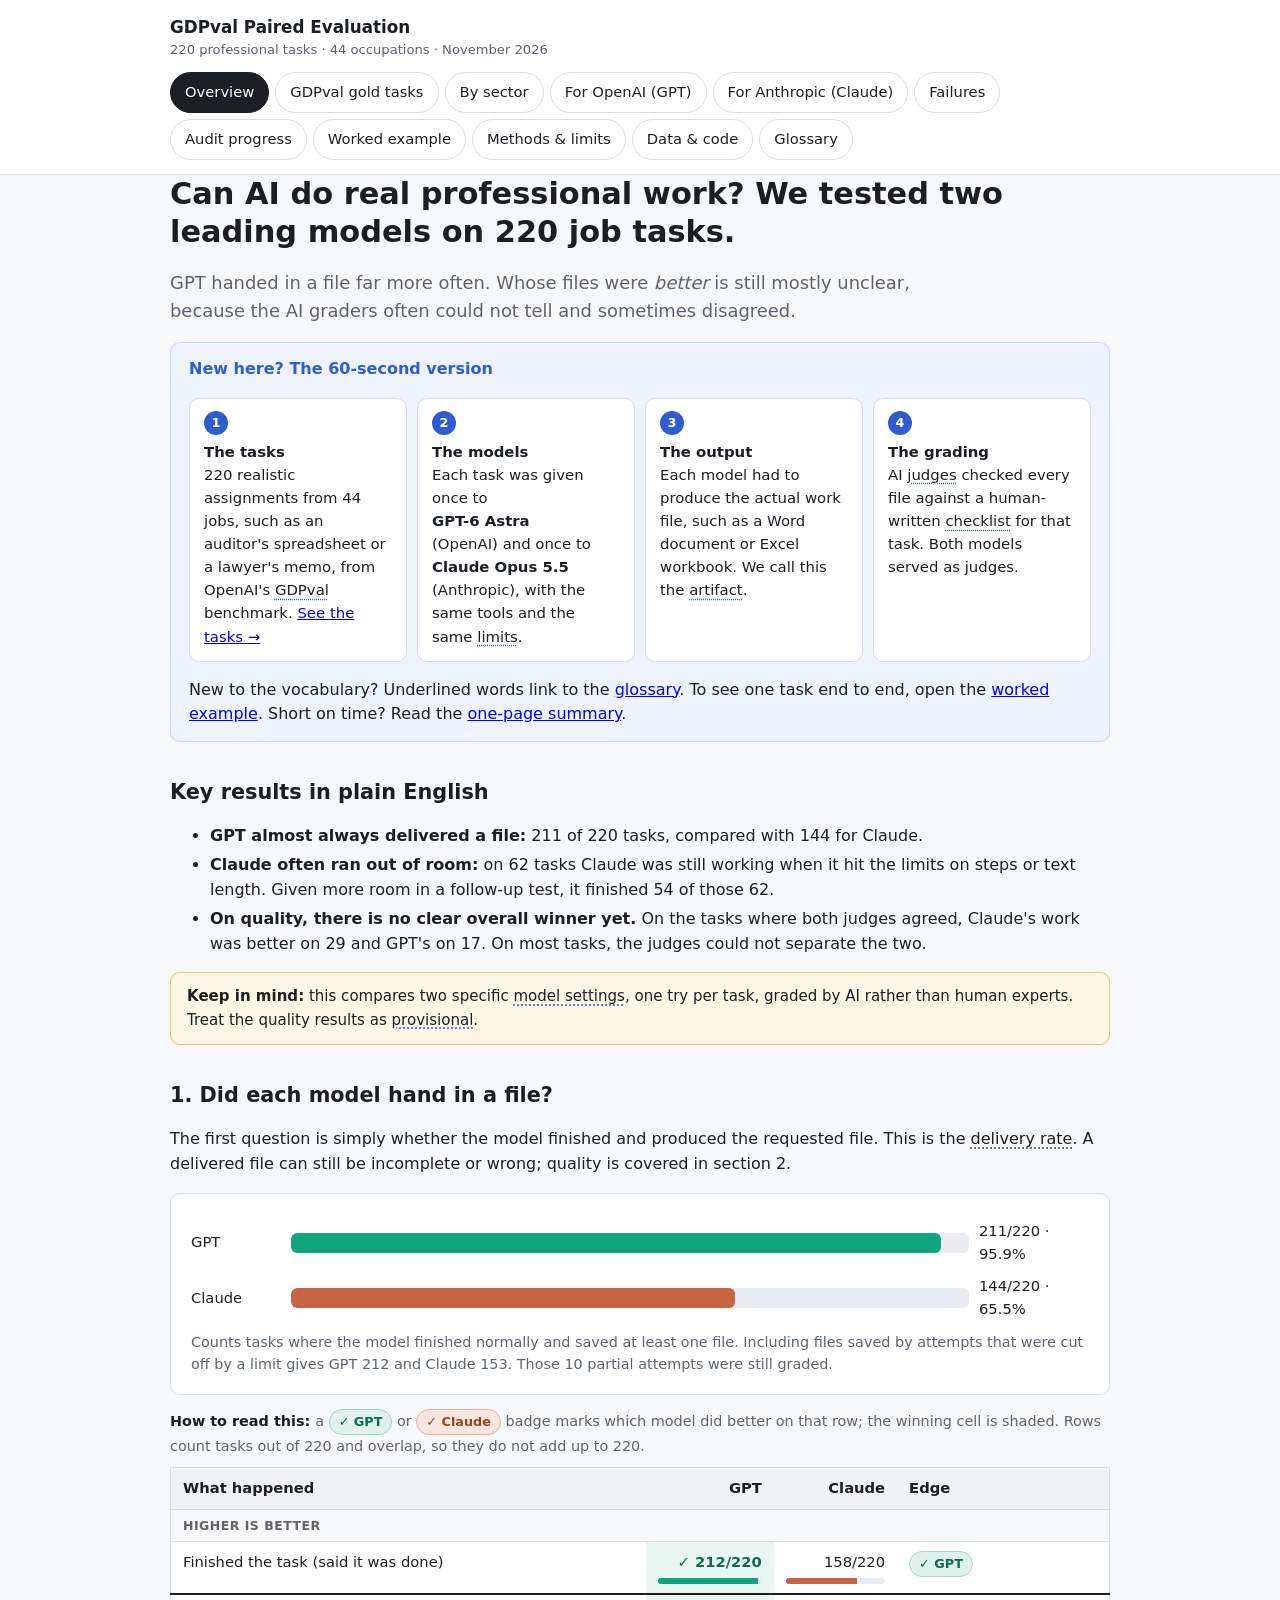
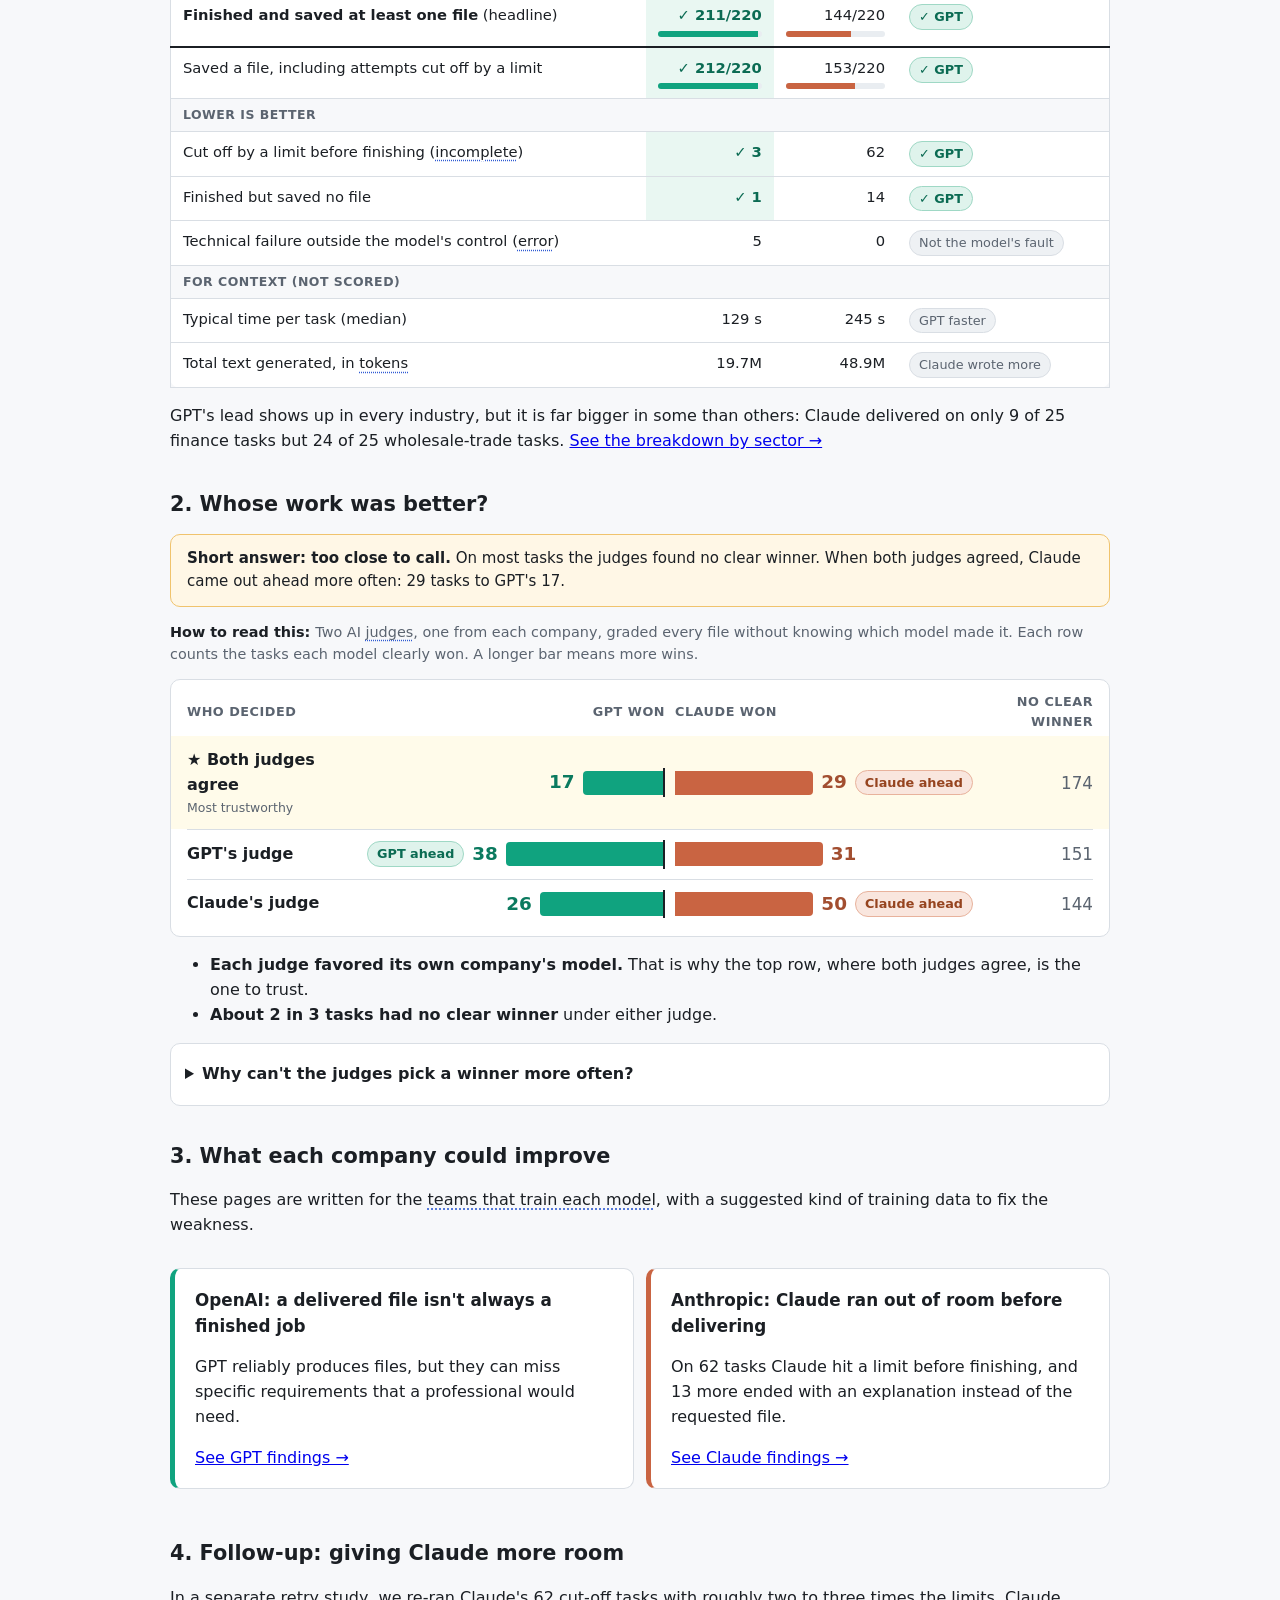
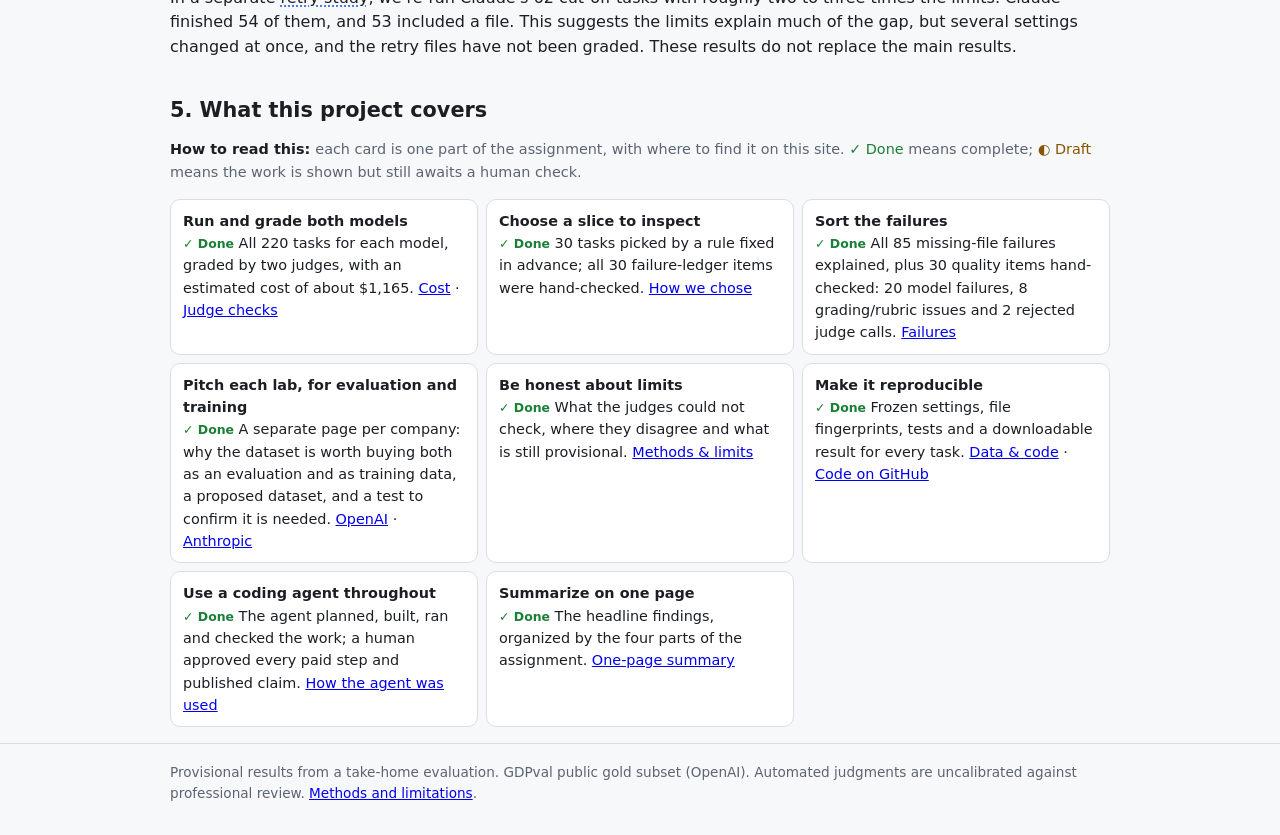
==== commit 35f23146: "Publish completed failure ledger hand audit Co-authored-by: Copilot <223556219+Copilot@users.noreply" ====
--- a/index.html
+++ b/index.html
@@ -125,8 +125,8 @@
   <p class="howto">each card is one part of the assignment, with where to find it on this site. <span class="st done">Done</span> means complete; <span class="st part">Draft</span> means the work is shown but still awaits a human check.</p>
   <ul class="checklist">
     <li><b>Run and grade both models</b><span class="st done">Done</span> All 220 tasks for each model, graded by two judges, with an estimated cost of about $1,165. <a href="methods.html#cost">Cost</a> · <a href="methods.html#judges">Judge checks</a></li>
-    <li><b>Choose a slice to inspect</b><span class="st part">Draft</span> 30 tasks picked by a rule fixed in advance. The hand audit is not yet done. <a href="methods.html#slice">How we chose</a></li>
-    <li><b>Sort the failures</b><span class="st part">Draft</span> All 85 missing-file failures explained, plus 30 quality failures sorted by type and severity. <a href="failures.html">Failures</a></li>
+    <li><b>Choose a slice to inspect</b><span class="st done">Done</span> 30 tasks picked by a rule fixed in advance; all 30 failure-ledger items were hand-checked. <a href="methods.html#slice">How we chose</a></li>
+    <li><b>Sort the failures</b><span class="st done">Done</span> All 85 missing-file failures explained, plus 30 quality items hand-checked: 20 model failures, 8 grading/rubric issues and 2 rejected judge calls. <a href="failures.html">Failures</a></li>
     <li><b>Pitch each lab, for evaluation and training</b><span class="st done">Done</span> A separate page per company: why the dataset is worth buying both as an evaluation and as training data, a proposed dataset, and a test to confirm it is needed. <a href="gpt.html">OpenAI</a> · <a href="claude.html">Anthropic</a></li>
     <li><b>Be honest about limits</b><span class="st done">Done</span> What the judges could not check, where they disagree and what is still provisional. <a href="methods.html">Methods &amp; limits</a></li>
     <li><b>Make it reproducible</b><span class="st done">Done</span> Frozen settings, file fingerprints, tests and a downloadable result for every task. <a href="data.html">Data &amp; code</a> · <a href="https://github.com/yasskin/gdpval-paired-eval">Code on GitHub</a></li>
